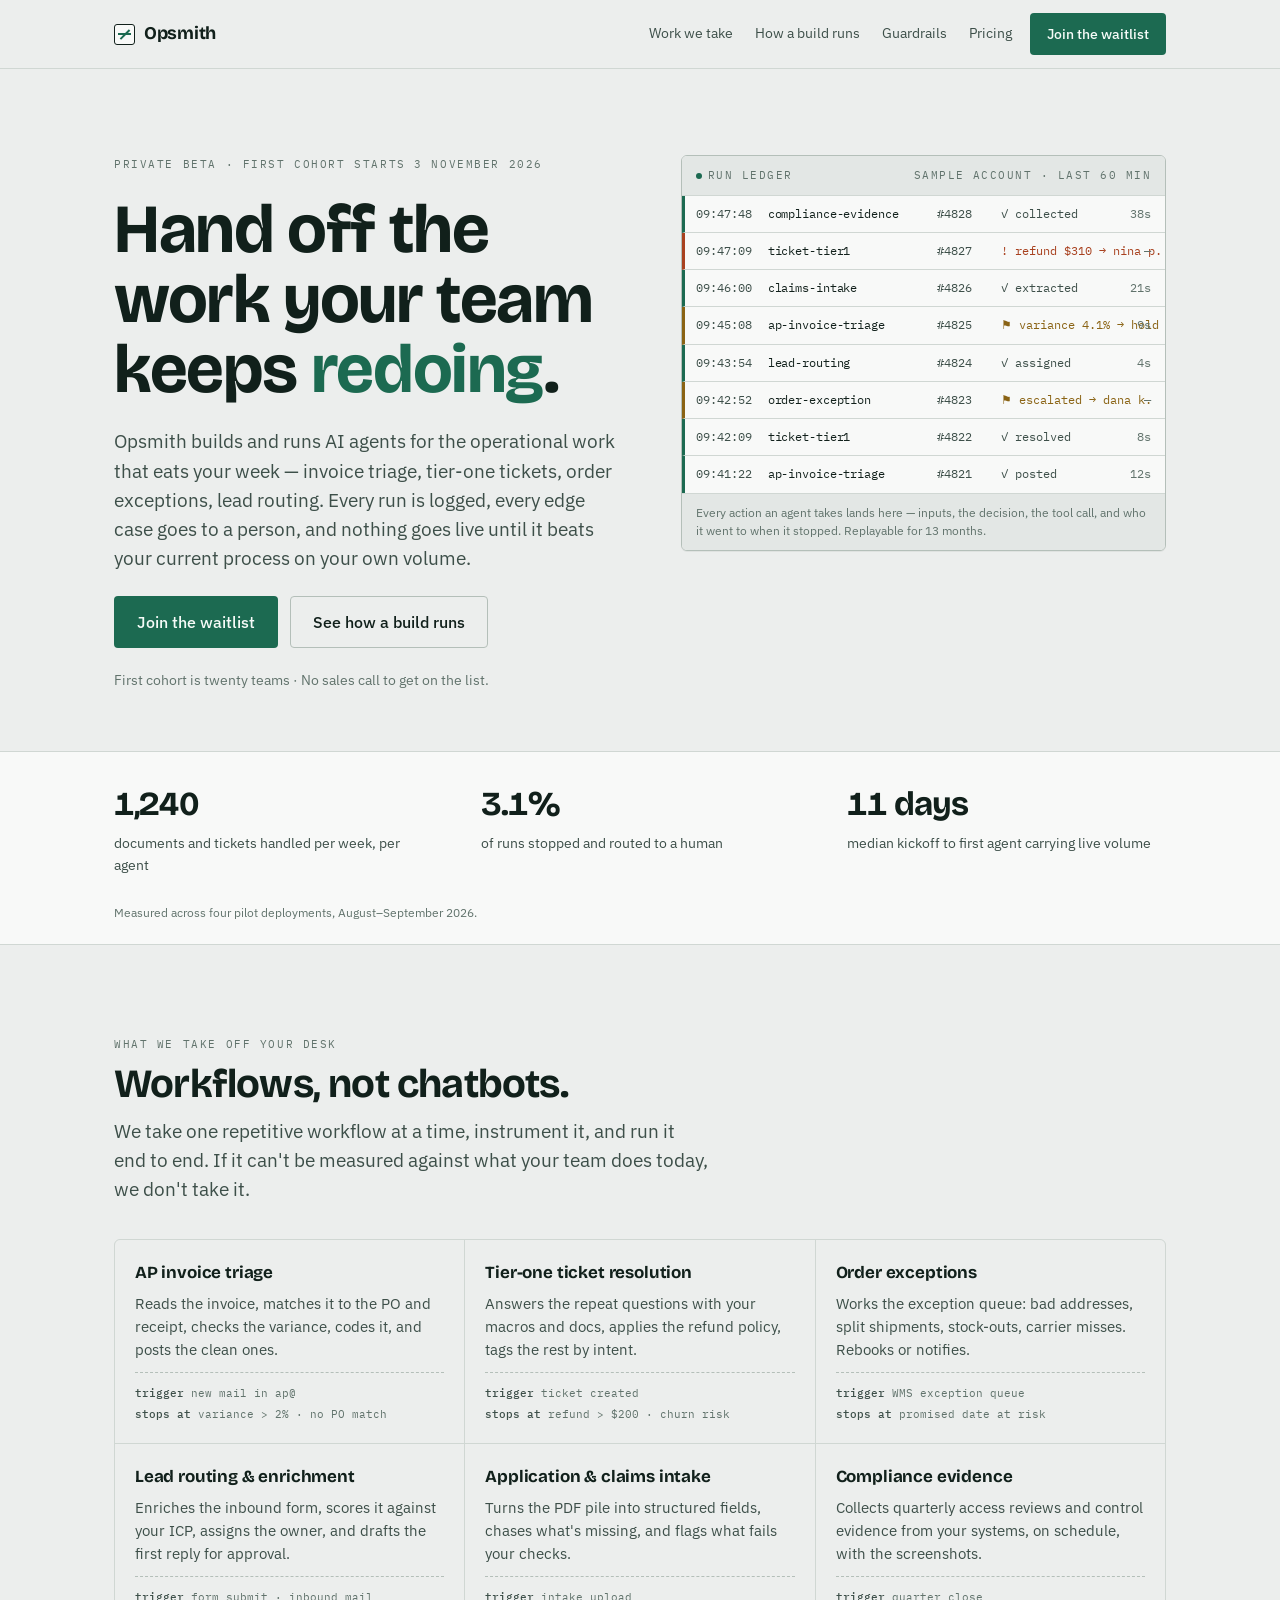
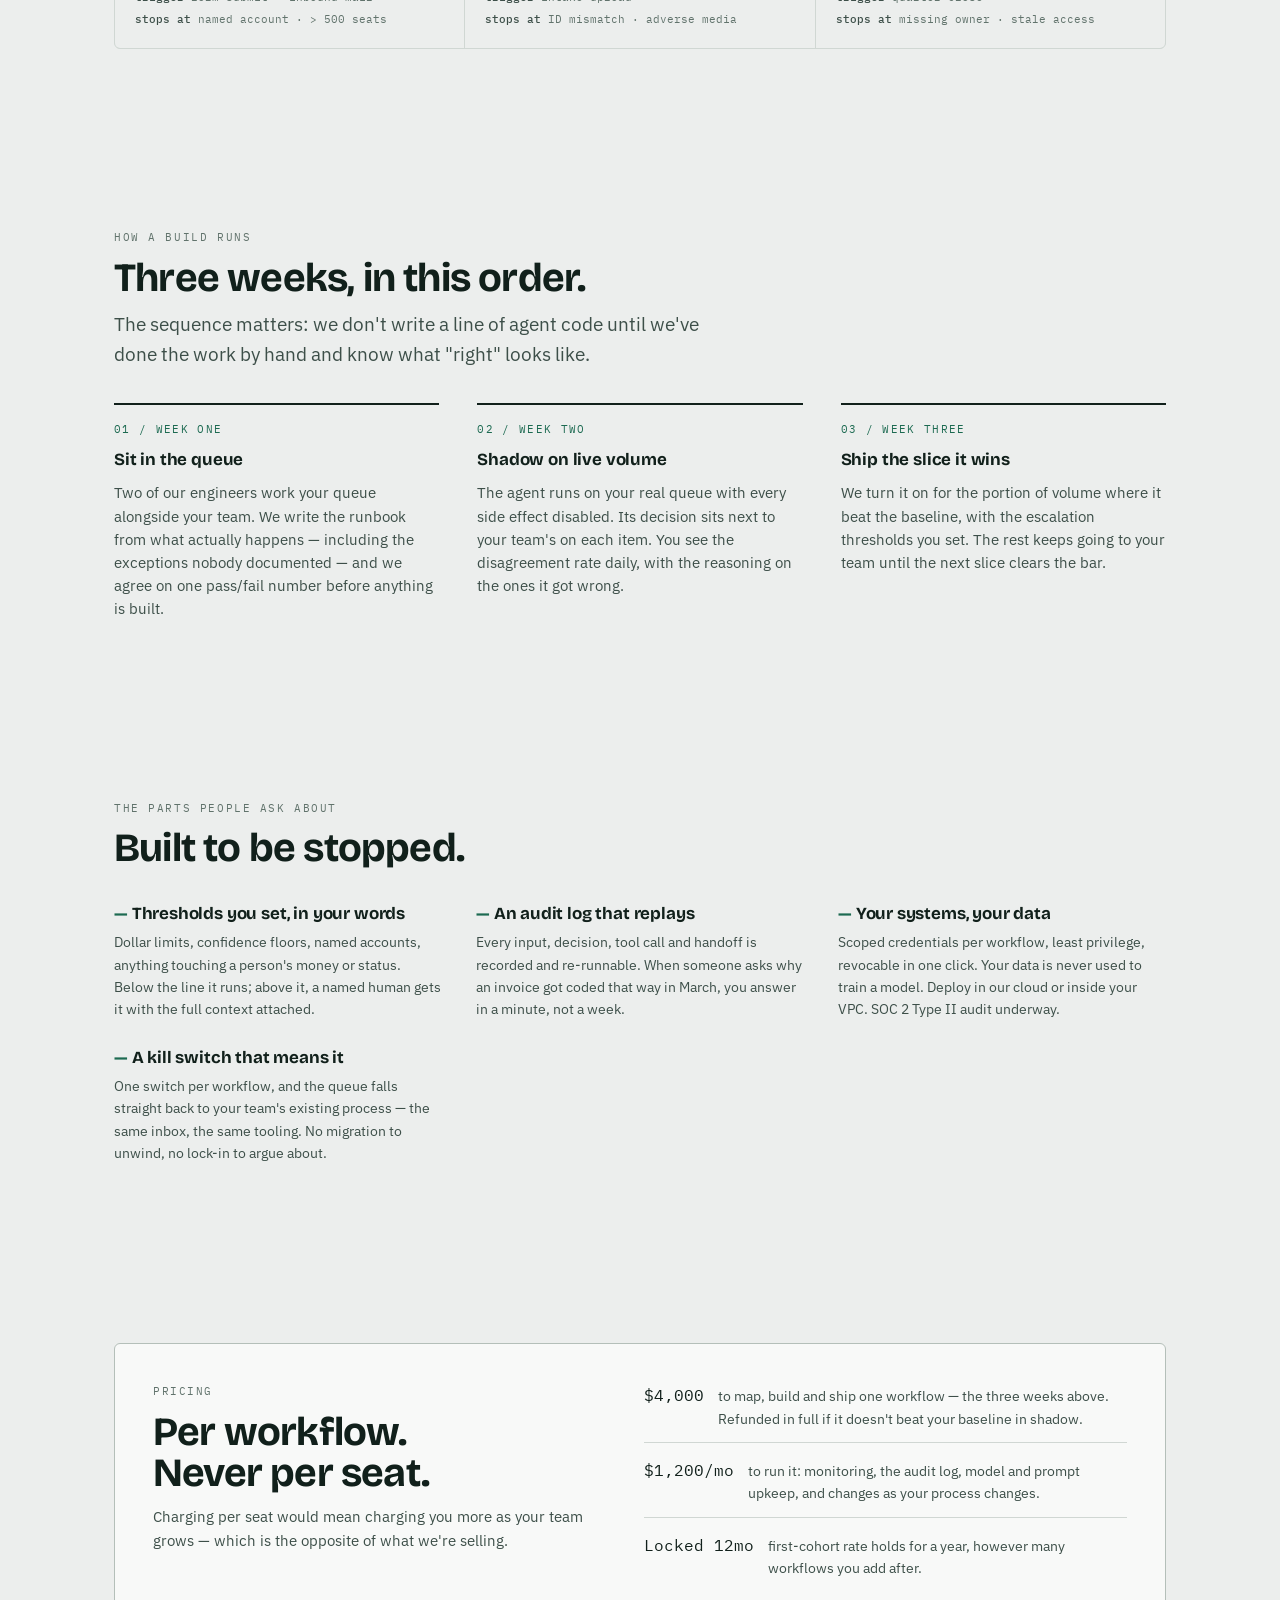
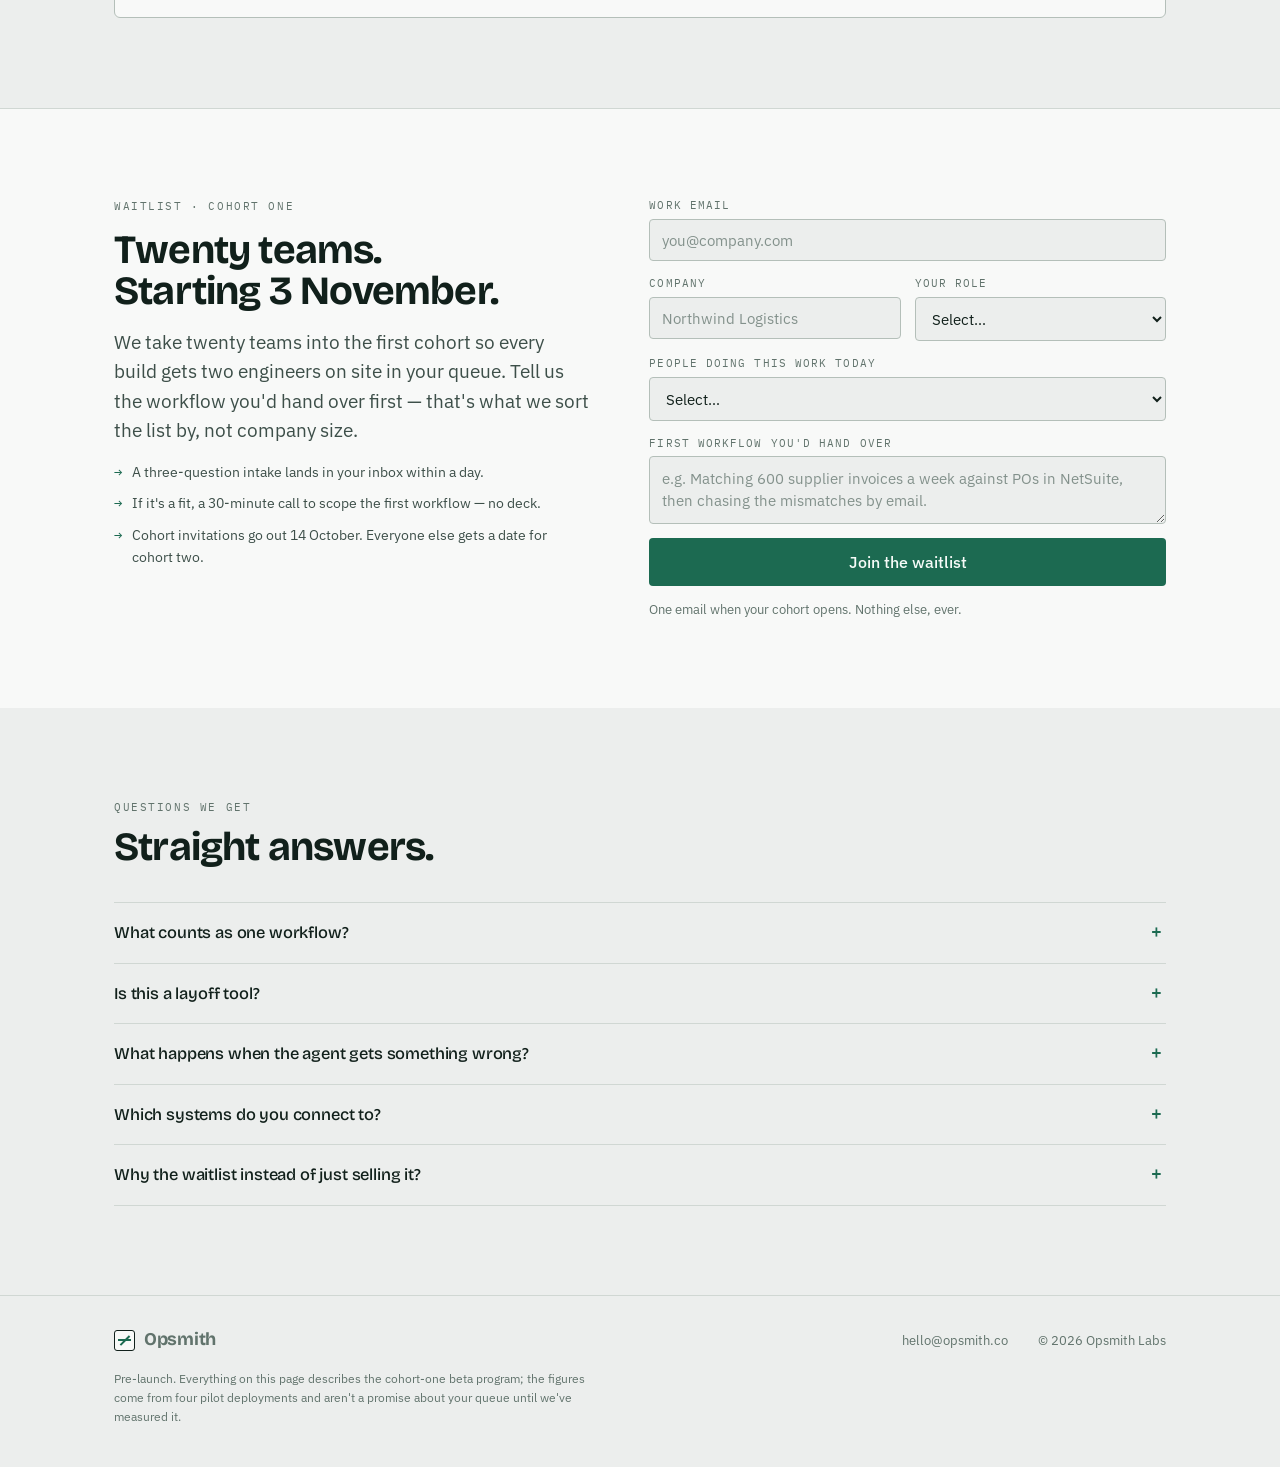
==== opsmith-landing/index.html @ 8f964926 "Add Opsmith AI automation landing page with waitlist Single-file static landing page for Opsmith, a " ====
<!doctype html>
<!-- ARTIFACT:STRIP-START -->
<html lang="en">
<head>
<meta charset="utf-8" />
<meta name="viewport" content="width=device-width, initial-scale=1, viewport-fit=cover" />
<style>
  :root { color-scheme: light dark; padding-top: env(safe-area-inset-top, 0px); padding-bottom: env(safe-area-inset-bottom, 0px); }
  body { margin: 0; }
  img { max-width: 100%; }
  [hidden] { display: none !important; }
</style>
<!-- ARTIFACT:STRIP-END -->
<title>Opsmith</title>
<link rel="preconnect" href="https://fonts.googleapis.com" />
<link rel="preconnect" href="https://fonts.gstatic.com" crossorigin />
<link rel="stylesheet" href="https://fonts.googleapis.com/css2?family=Bricolage+Grotesque:opsz,wdth,wght@12..96,75..100,500;12..96,75..100,700&family=IBM+Plex+Mono:wght@400;500&family=IBM+Plex+Sans:ital,wght@0,400;0,500;0,600;1,400&display=swap" />
<style>
  :root {
    --paper: #eceeed;
    --surface: #f8f9f8;
    --surface-2: #e3e7e5;
    --ink: #11201b;
    --ink-soft: #3d4f49;
    --muted: #61736c;
    --line: #d0d7d3;
    --line-strong: #b4bfb9;
    --accent: #1c6a51;
    --accent-ink: #f6fbf8;
    --ok: #1c6a51;
    --warn: #8a6314;
    --crit: #a8411f;
    --shadow: 0 1px 0 rgba(17, 32, 27, 0.06);

    --display: "Bricolage Grotesque", "Helvetica Neue", Helvetica, Arial, sans-serif;
    --body: "IBM Plex Sans", "Segoe UI", system-ui, sans-serif;
    --mono: "IBM Plex Mono", ui-monospace, "SFMono-Regular", Menlo, monospace;

    --gutter: clamp(20px, 5vw, 64px);
    --maxw: 1180px;
  }

  @media (prefers-color-scheme: dark) {
    :root:not([data-theme="light"]) {
      --paper: #0d1412;
      --surface: #141d1a;
      --surface-2: #1b2622;
      --ink: #e7ece9;
      --ink-soft: #b9c5c0;
      --muted: #8b9c95;
      --line: #25322d;
      --line-strong: #364640;
      --accent: #57cfa4;
      --accent-ink: #06130e;
      --ok: #57cfa4;
      --warn: #d8ab4b;
      --crit: #e4815f;
      --shadow: 0 1px 0 rgba(0, 0, 0, 0.4);
    }
  }

  :root[data-theme="dark"] {
    --paper: #0d1412;
    --surface: #141d1a;
    --surface-2: #1b2622;
    --ink: #e7ece9;
    --ink-soft: #b9c5c0;
    --muted: #8b9c95;
    --line: #25322d;
    --line-strong: #364640;
    --accent: #57cfa4;
    --accent-ink: #06130e;
    --ok: #57cfa4;
    --warn: #d8ab4b;
    --crit: #e4815f;
    --shadow: 0 1px 0 rgba(0, 0, 0, 0.4);
  }

  * { box-sizing: border-box; }

  body {
    background: var(--paper);
    color: var(--ink);
    font-family: var(--body);
    font-size: 16px;
    line-height: 1.55;
    -webkit-font-smoothing: antialiased;
  }

  .wrap {
    max-width: var(--maxw);
    margin: 0 auto;
    padding-left: var(--gutter);
    padding-right: var(--gutter);
  }

  a { color: inherit; }
  :focus-visible { outline: 2px solid var(--accent); outline-offset: 3px; border-radius: 2px; }

  h1, h2, h3 {
    font-family: var(--display);
    font-weight: 700;
    line-height: 1.02;
    letter-spacing: -0.02em;
    text-wrap: balance;
    margin: 0;
  }

  h1 { font-size: clamp(2.4rem, 6.2vw, 4.3rem); }
  h2 { font-size: clamp(1.7rem, 3.6vw, 2.5rem); }
  h3 { font-size: 1.06rem; letter-spacing: -0.01em; line-height: 1.25; }
  p { margin: 0; }

  .eyebrow {
    font-family: var(--mono);
    font-size: 0.705rem;
    letter-spacing: 0.14em;
    text-transform: uppercase;
    color: var(--muted);
  }

  .lede { font-size: clamp(1.02rem, 1.6vw, 1.18rem); color: var(--ink-soft); max-width: 54ch; }

  /* ---------- header ---------- */
  .site-head {
    position: sticky;
    top: env(safe-area-inset-top, 0px);
    z-index: 40;
    background: color-mix(in srgb, var(--paper) 88%, transparent);
    backdrop-filter: blur(10px);
    border-bottom: 1px solid var(--line);
  }
  .head-in {
    display: flex;
    align-items: center;
    gap: 18px;
    padding-block: 13px;
  }
  .brand { display: flex; align-items: center; gap: 9px; text-decoration: none; margin-right: auto; }
  .mark {
    width: 21px; height: 21px; flex: none;
    border: 1.6px solid var(--ink);
    border-radius: 3px;
    position: relative;
    background: var(--surface);
  }
  .mark::before, .mark::after {
    content: ""; position: absolute; background: var(--accent);
  }
  .mark::before { left: 3.4px; top: 8.5px; width: 13px; height: 1.9px; }
  .mark::after { left: 8.5px; top: 3.4px; width: 1.9px; height: 13px; transform: rotate(45deg); transform-origin: center; }
  .wordmark {
    font-family: var(--display);
    font-weight: 700;
    font-size: 1.12rem;
    letter-spacing: -0.015em;
  }
  .nav { display: flex; gap: 22px; align-items: center; }
  .nav a { font-size: 0.875rem; color: var(--ink-soft); text-decoration: none; }
  .nav a:hover { color: var(--ink); }
  @media (max-width: 760px) { .nav { display: none; } }

  .btn {
    font-family: var(--body);
    font-size: 0.9rem;
    font-weight: 500;
    padding: 9px 16px;
    border-radius: 4px;
    border: 1px solid transparent;
    cursor: pointer;
    text-decoration: none;
    display: inline-flex;
    align-items: center;
    gap: 8px;
    transition: transform 0.12s ease, background 0.15s ease;
  }
  .btn-primary { background: var(--accent); color: var(--accent-ink); }
  .btn-primary:hover { transform: translateY(-1px); }
  .btn-ghost { border-color: var(--line-strong); color: var(--ink); background: transparent; }
  .btn-ghost:hover { background: var(--surface-2); }
  .btn-lg { font-size: 0.98rem; padding: 13px 22px; }

  /* ---------- hero ---------- */
  .hero { padding-block: clamp(46px, 7vw, 86px) clamp(34px, 5vw, 60px); }
  .hero-grid {
    display: grid;
    grid-template-columns: minmax(0, 1.04fr) minmax(0, 1fr);
    gap: clamp(30px, 5vw, 62px);
    align-items: start;
  }
  @media (max-width: 940px) { .hero-grid { grid-template-columns: minmax(0, 1fr); } }

  .hero-copy { display: flex; flex-direction: column; gap: 22px; }
  .hero h1 em {
    font-style: normal;
    color: var(--accent);
  }
  .cta-row { display: flex; flex-wrap: wrap; gap: 12px; align-items: center; }
  .cta-note { font-size: 0.85rem; color: var(--muted); }
  .cta-note b { font-family: var(--mono); font-weight: 500; color: var(--ink); font-variant-numeric: tabular-nums; }

  /* ---------- ledger ---------- */
  .ledger {
    min-width: 0;
    border: 1px solid var(--line-strong);
    border-radius: 6px;
    background: var(--surface);
    box-shadow: var(--shadow);
    overflow: hidden;
  }
  .ledger-head {
    display: flex;
    align-items: baseline;
    gap: 10px;
    padding: 11px 14px;
    border-bottom: 1px solid var(--line);
    background: var(--surface-2);
  }
  .ledger-head .eyebrow { font-size: 0.66rem; }
  .ledger-head .spacer { margin-left: auto; }
  .pulse {
    width: 6px; height: 6px; border-radius: 50%; background: var(--ok);
    display: inline-block; margin-right: 6px;
    animation: pulse 2.6s ease-in-out infinite;
  }
  @keyframes pulse { 0%, 100% { opacity: 1; } 50% { opacity: 0.25; } }

  .ledger-scroll { overflow-x: auto; min-width: 0; }
  .ledger-rows { list-style: none; margin: 0; padding: 0; min-width: 380px; }
  .run {
    display: grid;
    grid-template-columns: 62px minmax(120px, 1fr) 54px 96px 44px;
    gap: 10px;
    align-items: center;
    font-family: var(--mono);
    font-size: 0.735rem;
    padding: 9px 14px 9px 11px;
    border-bottom: 1px solid var(--line);
    border-left: 3px solid var(--ok);
    color: var(--ink-soft);
    font-variant-numeric: tabular-nums;
    animation: slot 0.4s ease;
  }
  @keyframes slot { from { opacity: 0; transform: translateY(-5px); } to { opacity: 1; transform: none; } }
  .run:last-child { border-bottom: none; }
  .run.is-warn { border-left-color: var(--warn); }
  .run.is-crit { border-left-color: var(--crit); }
  .run .flow { color: var(--ink); letter-spacing: -0.01em; white-space: nowrap; overflow: hidden; text-overflow: ellipsis; }
  .run .status { white-space: nowrap; }
  .run.is-warn .status { color: var(--warn); }
  .run.is-crit .status { color: var(--crit); }
  .run .dur { text-align: right; color: var(--muted); }
  .ledger-foot {
    padding: 10px 14px;
    border-top: 1px solid var(--line);
    background: var(--surface-2);
    font-size: 0.74rem;
    color: var(--muted);
  }

  @media (max-width: 560px) {
    .run { grid-template-columns: 54px minmax(90px, 1fr) 86px 38px; gap: 8px; padding: 9px 10px 9px 9px; }
    .run .id { display: none; }
    .ledger-rows { min-width: 292px; }
  }

  @media (prefers-reduced-motion: reduce) {
    .pulse, .run { animation: none; }
    .btn { transition: none; }
  }

  /* ---------- figures band ---------- */
  .band {
    border-top: 1px solid var(--line);
    border-bottom: 1px solid var(--line);
    background: var(--surface);
  }
  .figures {
    display: grid;
    grid-template-columns: repeat(3, 1fr);
    gap: clamp(18px, 4vw, 48px);
    padding-block: 26px;
  }
  @media (max-width: 720px) { .figures { grid-template-columns: minmax(0, 1fr); gap: 20px; } }
  .figure { display: flex; flex-direction: column; gap: 3px; }
  .figure .val {
    font-family: var(--display);
    font-size: clamp(1.6rem, 3vw, 2.1rem);
    font-weight: 700;
    letter-spacing: -0.03em;
    font-variant-numeric: tabular-nums;
  }
  .figure .cap { font-size: 0.88rem; color: var(--ink-soft); }
  .band-note { padding-bottom: 22px; font-size: 0.78rem; color: var(--muted); }

  /* ---------- sections ---------- */
  section { scroll-margin-top: 78px; }
  .sec { padding-block: clamp(52px, 7vw, 92px); }
  .sec-head { display: flex; flex-direction: column; gap: 12px; margin-bottom: 34px; max-width: 60ch; }

  .flows { display: grid; grid-template-columns: repeat(auto-fit, minmax(275px, 1fr)); gap: 1px; background: var(--line); border: 1px solid var(--line); border-radius: 6px; overflow: hidden; }
  .flow-card { background: var(--paper); padding: 22px 20px 20px; display: flex; flex-direction: column; gap: 10px; }
  .flow-card p { font-size: 0.925rem; color: var(--ink-soft); }
  .flow-meta { margin-top: auto; padding-top: 12px; border-top: 1px dashed var(--line-strong); display: flex; flex-direction: column; gap: 4px; font-family: var(--mono); font-size: 0.7rem; color: var(--muted); }
  .flow-meta span b { color: var(--ink-soft); font-weight: 500; }

  .steps { display: grid; grid-template-columns: repeat(3, 1fr); gap: clamp(20px, 3vw, 38px); }
  @media (max-width: 820px) { .steps { grid-template-columns: minmax(0, 1fr); } }
  .step { display: flex; flex-direction: column; gap: 11px; padding-top: 16px; border-top: 2px solid var(--ink); }
  .step-no { font-family: var(--mono); font-size: 0.7rem; letter-spacing: 0.12em; color: var(--accent); }
  .step p { font-size: 0.93rem; color: var(--ink-soft); }

  .guards { display: grid; grid-template-columns: repeat(auto-fit, minmax(240px, 1fr)); gap: 26px 34px; }
  .guard { display: flex; flex-direction: column; gap: 7px; }
  .guard p { font-size: 0.9rem; color: var(--ink-soft); }
  .guard h3::before { content: "— "; color: var(--accent); }

  .price {
    display: grid;
    grid-template-columns: minmax(0, 1fr) minmax(0, 1.1fr);
    gap: clamp(22px, 4vw, 54px);
    align-items: start;
    padding: clamp(24px, 3.4vw, 38px);
    border: 1px solid var(--line-strong);
    border-radius: 6px;
    background: var(--surface);
  }
  @media (max-width: 820px) { .price { grid-template-columns: minmax(0, 1fr); } }
  .price-lines { display: flex; flex-direction: column; gap: 14px; }
  .price-line { display: flex; gap: 14px; align-items: baseline; border-bottom: 1px solid var(--line); padding-bottom: 12px; }
  .price-line:last-child { border-bottom: none; padding-bottom: 0; }
  .price-line .amt { font-family: var(--mono); font-size: 1.02rem; color: var(--ink); white-space: nowrap; font-variant-numeric: tabular-nums; }
  .price-line .what { font-size: 0.9rem; color: var(--ink-soft); }

  /* ---------- waitlist ---------- */
  .join { background: var(--surface); border-top: 1px solid var(--line); }
  .join-grid {
    display: grid;
    grid-template-columns: minmax(0, 0.92fr) minmax(0, 1fr);
    gap: clamp(28px, 5vw, 60px);
    align-items: start;
    padding-block: clamp(52px, 7vw, 88px);
  }
  @media (max-width: 880px) { .join-grid { grid-template-columns: minmax(0, 1fr); } }
  .join-copy { display: flex; flex-direction: column; gap: 16px; }
  .join-list { list-style: none; margin: 0; padding: 0; display: flex; flex-direction: column; gap: 9px; }
  .join-list li { display: flex; gap: 10px; font-size: 0.9rem; color: var(--ink-soft); }
  .join-list li::before { content: "→"; color: var(--accent); font-family: var(--mono); flex: none; }

  form { display: flex; flex-direction: column; gap: 14px; }
  .field { display: flex; flex-direction: column; gap: 5px; }
  .field label { font-family: var(--mono); font-size: 0.68rem; letter-spacing: 0.1em; text-transform: uppercase; color: var(--muted); }
  .field input, .field select, .field textarea {
    font-family: var(--body);
    font-size: 0.95rem;
    color: var(--ink);
    background: var(--paper);
    border: 1px solid var(--line-strong);
    border-radius: 4px;
    padding: 10px 12px;
    width: 100%;
  }
  .field textarea { resize: vertical; min-height: 68px; line-height: 1.45; }
  .field input::placeholder, .field textarea::placeholder { color: var(--muted); opacity: 0.75; }
  .field-row { display: grid; grid-template-columns: 1fr 1fr; gap: 14px; }
  @media (max-width: 520px) { .field-row { grid-template-columns: minmax(0, 1fr); } }
  .form-note { font-size: 0.8rem; color: var(--muted); }
  .form-msg { font-size: 0.88rem; padding: 10px 12px; border-radius: 4px; border: 1px solid var(--line-strong); background: var(--paper); color: var(--ink-soft); }
  .form-msg.is-bad { border-color: var(--crit); color: var(--crit); }

  .done { display: flex; flex-direction: column; gap: 14px; border: 1px solid var(--accent); border-radius: 6px; padding: 24px; background: var(--paper); }
  .done .pos { font-family: var(--display); font-weight: 700; font-size: clamp(2rem, 5vw, 2.8rem); letter-spacing: -0.03em; color: var(--accent); font-variant-numeric: tabular-nums; }
  .done p { font-size: 0.92rem; color: var(--ink-soft); }

  /* ---------- faq ---------- */
  .faq { display: flex; flex-direction: column; border-top: 1px solid var(--line); }
  .faq details { border-bottom: 1px solid var(--line); }
  .faq summary {
    cursor: pointer;
    list-style: none;
    padding: 17px 34px 17px 0;
    font-family: var(--display);
    font-weight: 500;
    font-size: 1.03rem;
    letter-spacing: -0.01em;
    position: relative;
  }
  .faq summary::-webkit-details-marker { display: none; }
  .faq summary::after {
    content: "+";
    position: absolute; right: 4px; top: 15px;
    font-family: var(--mono); color: var(--accent); font-size: 1.1rem;
  }
  .faq details[open] summary::after { content: "–"; }
  .faq .ans { padding: 0 0 18px; font-size: 0.93rem; color: var(--ink-soft); max-width: 68ch; }

  /* ---------- footer ---------- */
  .site-foot { border-top: 1px solid var(--line); padding-block: 30px 40px; }
  .foot-in { display: flex; flex-wrap: wrap; gap: 16px 30px; align-items: center; font-size: 0.83rem; color: var(--muted); }
  .foot-in .brand { margin-right: auto; }
  .foot-in a { text-decoration: none; }
  .foot-in a:hover { color: var(--ink); }
  .disclaimer { margin-top: 16px; font-size: 0.76rem; color: var(--muted); max-width: 70ch; }

  /* ---------- owner drawer ---------- */
  .owner-btn {
    position: fixed; right: 16px; bottom: 16px; z-index: 60;
    padding-bottom: calc(9px + env(safe-area-inset-bottom, 0px));
    font-family: var(--mono); font-size: 0.72rem;
    background: var(--ink); color: var(--paper);
    border: none; border-radius: 4px; padding: 9px 13px; cursor: pointer;
  }
  .owner-panel {
    position: fixed; right: 16px; bottom: 60px; z-index: 60;
    width: min(420px, calc(100vw - 32px));
    max-height: min(60vh, 520px); overflow: auto;
    background: var(--surface); border: 1px solid var(--line-strong);
    border-radius: 6px; padding: 14px;
  }
  .owner-panel h3 { margin-bottom: 8px; }
  .owner-row { font-family: var(--mono); font-size: 0.72rem; padding: 8px 0; border-top: 1px solid var(--line); color: var(--ink-soft); word-break: break-word; }
  .owner-row .em { color: var(--ink); }
</style>
<!-- ARTIFACT:STRIP-START -->
</head>
<body>
<!-- ARTIFACT:STRIP-END -->

<header class="site-head">
  <div class="wrap head-in">
    <a class="brand" href="#top">
      <span class="mark" aria-hidden="true"></span>
      <span class="wordmark">Opsmith</span>
    </a>
    <nav class="nav">
      <a href="#work">Work we take</a>
      <a href="#build">How a build runs</a>
      <a href="#guardrails">Guardrails</a>
      <a href="#pricing">Pricing</a>
    </nav>
    <a class="btn btn-primary" href="#waitlist">Join the waitlist</a>
  </div>
</header>

<main id="top">
  <section class="hero wrap">
    <div class="hero-grid">
      <div class="hero-copy">
        <p class="eyebrow">Private beta · First cohort starts 3 November 2026</p>
        <h1>Hand off the work your team keeps <em>redoing</em>.</h1>
        <p class="lede">
          Opsmith builds and runs AI agents for the operational work that eats your week —
          invoice triage, tier-one tickets, order exceptions, lead routing. Every run is logged,
          every edge case goes to a person, and nothing goes live until it beats your current
          process on your own volume.
        </p>
        <div class="cta-row">
          <a class="btn btn-primary btn-lg" href="#waitlist">Join the waitlist</a>
          <a class="btn btn-ghost btn-lg" href="#build">See how a build runs</a>
        </div>
        <p class="cta-note" id="count-note">First cohort is twenty teams · No sales call to get on the list.</p>
      </div>

      <div class="ledger" aria-label="Sample run ledger">
        <div class="ledger-head">
          <span class="eyebrow"><span class="pulse" aria-hidden="true"></span>Run ledger</span>
          <span class="eyebrow spacer">Sample account · last 60 min</span>
        </div>
        <div class="ledger-scroll">
          <ol class="ledger-rows" id="ledger"></ol>
        </div>
        <div class="ledger-foot">
          Every action an agent takes lands here — inputs, the decision, the tool call, and who it
          went to when it stopped. Replayable for 13 months.
        </div>
      </div>
    </div>
  </section>

  <div class="band">
    <div class="wrap">
      <div class="figures">
        <div class="figure">
          <span class="val">1,240</span>
          <span class="cap">documents and tickets handled per week, per agent</span>
        </div>
        <div class="figure">
          <span class="val">3.1%</span>
          <span class="cap">of runs stopped and routed to a human</span>
        </div>
        <div class="figure">
          <span class="val">11 days</span>
          <span class="cap">median kickoff to first agent carrying live volume</span>
        </div>
      </div>
      <p class="band-note">Measured across four pilot deployments, August–September 2026.</p>
    </div>
  </div>

  <section class="sec wrap" id="work">
    <div class="sec-head">
      <p class="eyebrow">What we take off your desk</p>
      <h2>Workflows, not chatbots.</h2>
      <p class="lede">
        We take one repetitive workflow at a time, instrument it, and run it end to end.
        If it can't be measured against what your team does today, we don't take it.
      </p>
    </div>
    <div class="flows">
      <article class="flow-card">
        <h3>AP invoice triage</h3>
        <p>Reads the invoice, matches it to the PO and receipt, checks the variance, codes it, and posts the clean ones.</p>
        <div class="flow-meta">
          <span><b>trigger</b> new mail in ap@</span>
          <span><b>stops at</b> variance &gt; 2% · no PO match</span>
        </div>
      </article>
      <article class="flow-card">
        <h3>Tier-one ticket resolution</h3>
        <p>Answers the repeat questions with your macros and docs, applies the refund policy, tags the rest by intent.</p>
        <div class="flow-meta">
          <span><b>trigger</b> ticket created</span>
          <span><b>stops at</b> refund &gt; $200 · churn risk</span>
        </div>
      </article>
      <article class="flow-card">
        <h3>Order exceptions</h3>
        <p>Works the exception queue: bad addresses, split shipments, stock-outs, carrier misses. Rebooks or notifies.</p>
        <div class="flow-meta">
          <span><b>trigger</b> WMS exception queue</span>
          <span><b>stops at</b> promised date at risk</span>
        </div>
      </article>
      <article class="flow-card">
        <h3>Lead routing &amp; enrichment</h3>
        <p>Enriches the inbound form, scores it against your ICP, assigns the owner, and drafts the first reply for approval.</p>
        <div class="flow-meta">
          <span><b>trigger</b> form submit · inbound mail</span>
          <span><b>stops at</b> named account · &gt; 500 seats</span>
        </div>
      </article>
      <article class="flow-card">
        <h3>Application &amp; claims intake</h3>
        <p>Turns the PDF pile into structured fields, chases what's missing, and flags what fails your checks.</p>
        <div class="flow-meta">
          <span><b>trigger</b> intake upload</span>
          <span><b>stops at</b> ID mismatch · adverse media</span>
        </div>
      </article>
      <article class="flow-card">
        <h3>Compliance evidence</h3>
        <p>Collects quarterly access reviews and control evidence from your systems, on schedule, with the screenshots.</p>
        <div class="flow-meta">
          <span><b>trigger</b> quarter close</span>
          <span><b>stops at</b> missing owner · stale access</span>
        </div>
      </article>
    </div>
  </section>

  <section class="sec wrap" id="build">
    <div class="sec-head">
      <p class="eyebrow">How a build runs</p>
      <h2>Three weeks, in this order.</h2>
      <p class="lede">The sequence matters: we don't write a line of agent code until we've done the work by hand and know what "right" looks like.</p>
    </div>
    <div class="steps">
      <div class="step">
        <span class="step-no">01 / WEEK ONE</span>
        <h3>Sit in the queue</h3>
        <p>
          Two of our engineers work your queue alongside your team. We write the runbook from what
          actually happens — including the exceptions nobody documented — and we agree on one
          pass/fail number before anything is built.
        </p>
      </div>
      <div class="step">
        <span class="step-no">02 / WEEK TWO</span>
        <h3>Shadow on live volume</h3>
        <p>
          The agent runs on your real queue with every side effect disabled. Its decision sits next to
          your team's on each item. You see the disagreement rate daily, with the reasoning on the
          ones it got wrong.
        </p>
      </div>
      <div class="step">
        <span class="step-no">03 / WEEK THREE</span>
        <h3>Ship the slice it wins</h3>
        <p>
          We turn it on for the portion of volume where it beat the baseline, with the escalation
          thresholds you set. The rest keeps going to your team until the next slice clears the bar.
        </p>
      </div>
    </div>
  </section>

  <section class="sec wrap" id="guardrails">
    <div class="sec-head">
      <p class="eyebrow">The parts people ask about</p>
      <h2>Built to be stopped.</h2>
    </div>
    <div class="guards">
      <div class="guard">
        <h3>Thresholds you set, in your words</h3>
        <p>Dollar limits, confidence floors, named accounts, anything touching a person's money or status. Below the line it runs; above it, a named human gets it with the full context attached.</p>
      </div>
      <div class="guard">
        <h3>An audit log that replays</h3>
        <p>Every input, decision, tool call and handoff is recorded and re-runnable. When someone asks why an invoice got coded that way in March, you answer in a minute, not a week.</p>
      </div>
      <div class="guard">
        <h3>Your systems, your data</h3>
        <p>Scoped credentials per workflow, least privilege, revocable in one click. Your data is never used to train a model. Deploy in our cloud or inside your VPC. SOC 2 Type II audit underway.</p>
      </div>
      <div class="guard">
        <h3>A kill switch that means it</h3>
        <p>One switch per workflow, and the queue falls straight back to your team's existing process — the same inbox, the same tooling. No migration to unwind, no lock-in to argue about.</p>
      </div>
    </div>
  </section>

  <section class="sec wrap" id="pricing">
    <div class="price">
      <div class="sec-head" style="margin-bottom: 0;">
        <p class="eyebrow">Pricing</p>
        <h2>Per workflow. Never per seat.</h2>
        <p class="lede" style="font-size: 0.95rem;">
          Charging per seat would mean charging you more as your team grows — which is the opposite
          of what we're selling.
        </p>
      </div>
      <div class="price-lines">
        <div class="price-line">
          <span class="amt">$4,000</span>
          <span class="what">to map, build and ship one workflow — the three weeks above. Refunded in full if it doesn't beat your baseline in shadow.</span>
        </div>
        <div class="price-line">
          <span class="amt">$1,200/mo</span>
          <span class="what">to run it: monitoring, the audit log, model and prompt upkeep, and changes as your process changes.</span>
        </div>
        <div class="price-line">
          <span class="amt">Locked 12mo</span>
          <span class="what">first-cohort rate holds for a year, however many workflows you add after.</span>
        </div>
      </div>
    </div>
  </section>

  <section class="join" id="waitlist">
    <div class="wrap join-grid">
      <div class="join-copy">
        <p class="eyebrow">Waitlist · Cohort one</p>
        <h2>Twenty teams. Starting 3 November.</h2>
        <p class="lede">
          We take twenty teams into the first cohort so every build gets two engineers on site in
          your queue. Tell us the workflow you'd hand over first — that's what we sort the list by,
          not company size.
        </p>
        <ul class="join-list">
          <li>A three-question intake lands in your inbox within a day.</li>
          <li>If it's a fit, a 30-minute call to scope the first workflow — no deck.</li>
          <li>Cohort invitations go out 14 October. Everyone else gets a date for cohort two.</li>
        </ul>
      </div>

      <div>
        <form id="waitlist-form" novalidate>
          <div class="field">
            <label for="wl-email">Work email</label>
            <input id="wl-email" name="email" type="email" autocomplete="email" placeholder="you@company.com" required />
          </div>
          <div class="field-row">
            <div class="field">
              <label for="wl-company">Company</label>
              <input id="wl-company" name="company" type="text" autocomplete="organization" placeholder="Northwind Logistics" />
            </div>
            <div class="field">
              <label for="wl-role">Your role</label>
              <select id="wl-role" name="role">
                <option value="">Select…</option>
                <option>Operations</option>
                <option>Finance / AP</option>
                <option>Customer support</option>
                <option>Engineering</option>
                <option>Founder / GM</option>
                <option>Other</option>
              </select>
            </div>
          </div>
          <div class="field">
            <label for="wl-size">People doing this work today</label>
            <select id="wl-size" name="team_size">
              <option value="">Select…</option>
              <option>1–3</option>
              <option>4–10</option>
              <option>11–30</option>
              <option>31–100</option>
              <option>100+</option>
            </select>
          </div>
          <div class="field">
            <label for="wl-workflow">First workflow you'd hand over</label>
            <textarea id="wl-workflow" name="workflow" placeholder="e.g. Matching 600 supplier invoices a week against POs in NetSuite, then chasing the mismatches by email."></textarea>
          </div>
          <div class="form-msg" id="form-msg" hidden></div>
          <button class="btn btn-primary btn-lg" type="submit" id="wl-submit" style="justify-content: center;">Join the waitlist</button>
          <p class="form-note" id="form-note">One email when your cohort opens. Nothing else, ever.</p>
        </form>

        <div class="done" id="wl-done" hidden>
          <span class="eyebrow">You're in the queue</span>
          <span class="pos" id="wl-pos">#1</span>
          <p id="wl-done-copy">
            We'll send the three-question intake to your inbox within a day. Cohort invitations go
            out 14 October — if cohort one fills, you keep your place for cohort two in January.
          </p>
        </div>
      </div>
    </div>
  </section>

  <section class="sec wrap">
    <div class="sec-head">
      <p class="eyebrow">Questions we get</p>
      <h2>Straight answers.</h2>
    </div>
    <div class="faq">
      <details>
        <summary>What counts as one workflow?</summary>
        <div class="ans">One trigger, one outcome, one owner. "Invoices arriving in ap@ get matched, coded and posted" is a workflow. "Finance" is not. If your process forks into two genuinely different outcomes, that's usually two workflows — we'll tell you in week one, before you pay for the second.</div>
      </details>
      <details>
        <summary>Is this a layoff tool?</summary>
        <div class="ans">Not how we sell it, and not how it plays out. In every pilot so far the same team handled more volume and spent their time on the 3% of cases that actually needed judgement. If you're buying this to cut a team in half, we're probably the wrong vendor — the work still needs someone accountable for it.</div>
      </details>
      <details>
        <summary>What happens when the agent gets something wrong?</summary>
        <div class="ans">You see it in the ledger with the full reasoning and the inputs that led there. Anything reversible is reversed by the same agent; anything not is flagged to the named owner within the run. We review every escalation weekly for the first quarter and tighten the thresholds with you. Errors above your agreed rate mean the workflow goes back to shadow mode — at our cost.</div>
      </details>
      <details>
        <summary>Which systems do you connect to?</summary>
        <div class="ans">The usual back office: NetSuite, QuickBooks, SAP Business One, Zendesk, Intercom, Salesforce, HubSpot, Shopify, ShipStation, Snowflake, Google Workspace, Microsoft 365, plus anything with a REST API or an SFTP drop. If it only has a UI, we drive the UI — slower, still works. Week one tells us which.</div>
      </details>
      <details>
        <summary>Why the waitlist instead of just selling it?</summary>
        <div class="ans">Because two engineers sit in your queue for a week, and we only have so many of them. Twenty teams per cohort is the honest number. When that stops being the constraint, the waitlist goes away.</div>
      </details>
    </div>
  </section>
</main>

<footer class="site-foot">
  <div class="wrap">
    <div class="foot-in">
      <a class="brand" href="#top">
        <span class="mark" aria-hidden="true"></span>
        <span class="wordmark">Opsmith</span>
      </a>
      <a href="mailto:hello@opsmith.co">hello@opsmith.co</a>
      <span>© 2026 Opsmith Labs</span>
    </div>
    <p class="disclaimer">
      Pre-launch. Everything on this page describes the cohort-one beta program; the figures come
      from four pilot deployments and aren't a promise about your queue until we've measured it.
    </p>
  </div>
</footer>

<button class="owner-btn" id="owner-btn" hidden>Waitlist ▲</button>
<div class="owner-panel" id="owner-panel" hidden>
  <h3>Waitlist entries</h3>
  <div id="owner-rows"></div>
</div>

<script>
  (function () {
    "use strict";

    /* ---------------- run ledger ---------------- */
    var FLOWS = [
      { flow: "ap-invoice-triage", state: "posted", cls: "", dur: "12s" },
      { flow: "ticket-tier1", state: "resolved", cls: "", dur: "8s" },
      { flow: "order-exception", state: "escalated → dana k.", cls: "is-warn", dur: "—" },
      { flow: "lead-routing", state: "assigned", cls: "", dur: "4s" },
      { flow: "ap-invoice-triage", state: "variance 4.1% → hold", cls: "is-warn", dur: "9s" },
      { flow: "claims-intake", state: "extracted", cls: "", dur: "21s" },
      { flow: "ticket-tier1", state: "refund $310 → nina p.", cls: "is-crit", dur: "—" },
      { flow: "compliance-evidence", state: "collected", cls: "", dur: "38s" },
      { flow: "order-exception", state: "rebooked", cls: "", dur: "16s" },
      { flow: "lead-routing", state: "enriched", cls: "", dur: "6s" },
      { flow: "ap-invoice-triage", state: "posted", cls: "", dur: "11s" },
      { flow: "claims-intake", state: "id mismatch → omar s.", cls: "is-crit", dur: "—" }
    ];

    var ledger = document.getElementById("ledger");
    var seq = 4821;
    var clock = new Date();
    clock.setHours(9, 41, 22, 0);
    var cursor = 0;

    function pad(n) { return n < 10 ? "0" + n : String(n); }

    function stamp() {
      return pad(clock.getHours()) + ":" + pad(clock.getMinutes()) + ":" + pad(clock.getSeconds());
    }

    function rowNode(item) {
      var li = document.createElement("li");
      li.className = "run " + item.cls;
      var mark = item.cls === "" ? "✓" : item.cls === "is-warn" ? "⚑" : "!";
      li.innerHTML =
        '<span class="time"></span>' +
        '<span class="flow"></span>' +
        '<span class="id"></span>' +
        '<span class="status"></span>' +
        '<span class="dur"></span>';
      li.querySelector(".time").textContent = stamp();
      li.querySelector(".flow").textContent = item.flow;
      li.querySelector(".id").textContent = "#" + seq;
      li.querySelector(".status").textContent = mark + " " + item.state;
      li.querySelector(".dur").textContent = item.dur;
      seq += 1;
      return li;
    }

    function pushRow() {
      var item = FLOWS[cursor % FLOWS.length];
      cursor += 1;
      ledger.insertBefore(rowNode(item), ledger.firstChild);
      while (ledger.children.length > 8) {
        ledger.removeChild(ledger.lastChild);
      }
      clock.setSeconds(clock.getSeconds() + 37 + Math.floor(Math.random() * 40));
    }

    for (var i = 0; i < 8; i += 1) { pushRow(); }

    var calm = window.matchMedia && window.matchMedia("(prefers-reduced-motion: reduce)").matches;
    if (!calm) {
      setInterval(pushRow, 4200);
    }

    /* ---------------- waitlist ---------------- */
    var form = document.getElementById("waitlist-form");
    var submit = document.getElementById("wl-submit");
    var msg = document.getElementById("form-msg");
    var note = document.getElementById("form-note");
    var done = document.getElementById("wl-done");
    var pos = document.getElementById("wl-pos");
    var countNote = document.getElementById("count-note");

    var db = null;
    var signups = 0;
    var writeBlocked = false;
    var EMAIL_RE = /^[^\s@]+@[^\s@]+\.[^\s@]{2,}$/;

    function say(text, bad) {
      msg.textContent = text;
      msg.classList.toggle("is-bad", !!bad);
      msg.hidden = false;
    }

    function renderCount() {
      if (signups > 0) {
        countNote.innerHTML =
          '<b>' + signups + '</b> ' + (signups === 1 ? "team" : "teams") +
          ' on the list · cohort one takes twenty.';
      }
    }

    function blockWrites(reason) {
      writeBlocked = true;
      submit.disabled = true;
      submit.style.opacity = "0.5";
      submit.style.cursor = "not-allowed";
      note.textContent = reason + " Send the same details to hello@opsmith.co and we'll add you by hand.";
    }

    form.addEventListener("submit", function (ev) {
      ev.preventDefault();
      if (writeBlocked) { return; }

      var email = document.getElementById("wl-email").value.trim();
      if (!EMAIL_RE.test(email)) {
        say("That email doesn't look complete — check for a typo and try again.", true);
        document.getElementById("wl-email").focus();
        return;
      }

      var entry = {
        email: email,
        email_key: email.toLowerCase(),
        company: document.getElementById("wl-company").value.trim(),
        role: document.getElementById("wl-role").value,
        team_size: document.getElementById("wl-size").value,
        workflow: document.getElementById("wl-workflow").value.trim().slice(0, 1200),
        created_at: new Date().toISOString(),
        source: "landing"
      };

      if (!db) {
        say("We can't reach the waitlist from this view. Email hello@opsmith.co and we'll add you by hand.", true);
        return;
      }

      msg.hidden = true;
      submit.disabled = true;
      submit.textContent = "Adding you…";

      db.collection("waitlist").where("email_key", "==", entry.email_key).limit(1).get()
        .then(function (snap) {
          if (snap && !snap.empty) {
            submit.disabled = false;
            submit.textContent = "Join the waitlist";
            say("You're already on the list with that address — nothing more to do.", false);
            return null;
          }
          return db.collection("waitlist").add(entry);
        })
        .then(function (ref) {
          if (!ref) { return; }
          signups += 1;
          renderCount();
          pos.textContent = "#" + signups;
          form.hidden = true;
          done.hidden = false;
          done.scrollIntoView({ behavior: calm ? "auto" : "smooth", block: "center" });
        })
        .catch(function (err) {
          submit.disabled = false;
          submit.textContent = "Join the waitlist";
          var code = (err && err.code) || "";
          if (code === "invalid_argument" || code === "not_granted") {
            blockWrites("Sign-ups aren't open from this view.");
            say("We couldn't record that from here. Email hello@opsmith.co and we'll add you by hand.", true);
          } else if (code === "quota_exceeded") {
            say("Cohort one is full — email hello@opsmith.co to be put in line for cohort two.", true);
          } else {
            say("That didn't save. Try once more, or email hello@opsmith.co.", true);
          }
        });
    });

    /* ---------------- capabilities ---------------- */
    function boot() {
      if (!window.claude || typeof window.claude.use !== "function") { return; }

      window.claude.use("db").then(function (store) {
        if (!store) { return; }
        db = store;
        return db.collection("waitlist").limit(1000).get().then(function (snap) {
          signups = (snap && snap.size) || 0;
          renderCount();
        });
      }).catch(function () { /* page works without it */ });

      window.claude.use("user").then(function (user) {
        if (!user) { return; }
        Promise.resolve(user.can("data.write")).then(function (allowed) {
          if (allowed === false) {
            blockWrites("Your account can't post to the waitlist.");
          }
        }).catch(function () {});

        Promise.resolve(user.isOwner()).then(function (owner) {
          if (owner) { wireOwnerPanel(); }
        }).catch(function () {});
      }).catch(function () {});
    }

    function wireOwnerPanel() {
      var btn = document.getElementById("owner-btn");
      var panel = document.getElementById("owner-panel");
      var rows = document.getElementById("owner-rows");
      btn.hidden = false;

      btn.addEventListener("click", function () {
        if (!panel.hidden) { panel.hidden = true; return; }
        panel.hidden = false;
        rows.textContent = "Loading…";
        if (!db) { rows.textContent = "Store unavailable."; return; }
        db.collection("waitlist").orderBy("created_at", "desc").limit(100).get()
          .then(function (snap) {
            rows.textContent = "";
            if (!snap || snap.empty) { rows.textContent = "No sign-ups yet."; return; }
            snap.docs.forEach(function (doc) {
              var d = doc.data() || {};
              var el = document.createElement("div");
              el.className = "owner-row";
              var head = document.createElement("div");
              head.className = "em";
              head.textContent = (d.email || "—") + (d.company ? " · " + d.company : "");
              var body = document.createElement("div");
              body.textContent = [d.role, d.team_size, (d.created_at || "").slice(0, 10)]
                .filter(Boolean).join(" · ");
              el.appendChild(head);
              el.appendChild(body);
              if (d.workflow) {
                var w = document.createElement("div");
                w.textContent = "“" + d.workflow + "”";
                el.appendChild(w);
              }
              rows.appendChild(el);
            });
          })
          .catch(function () { rows.textContent = "Couldn't load entries."; });
      });
    }

    boot();
  })();
</script>
<!-- ARTIFACT:STRIP-START -->
</body>
</html>
<!-- ARTIFACT:STRIP-END -->
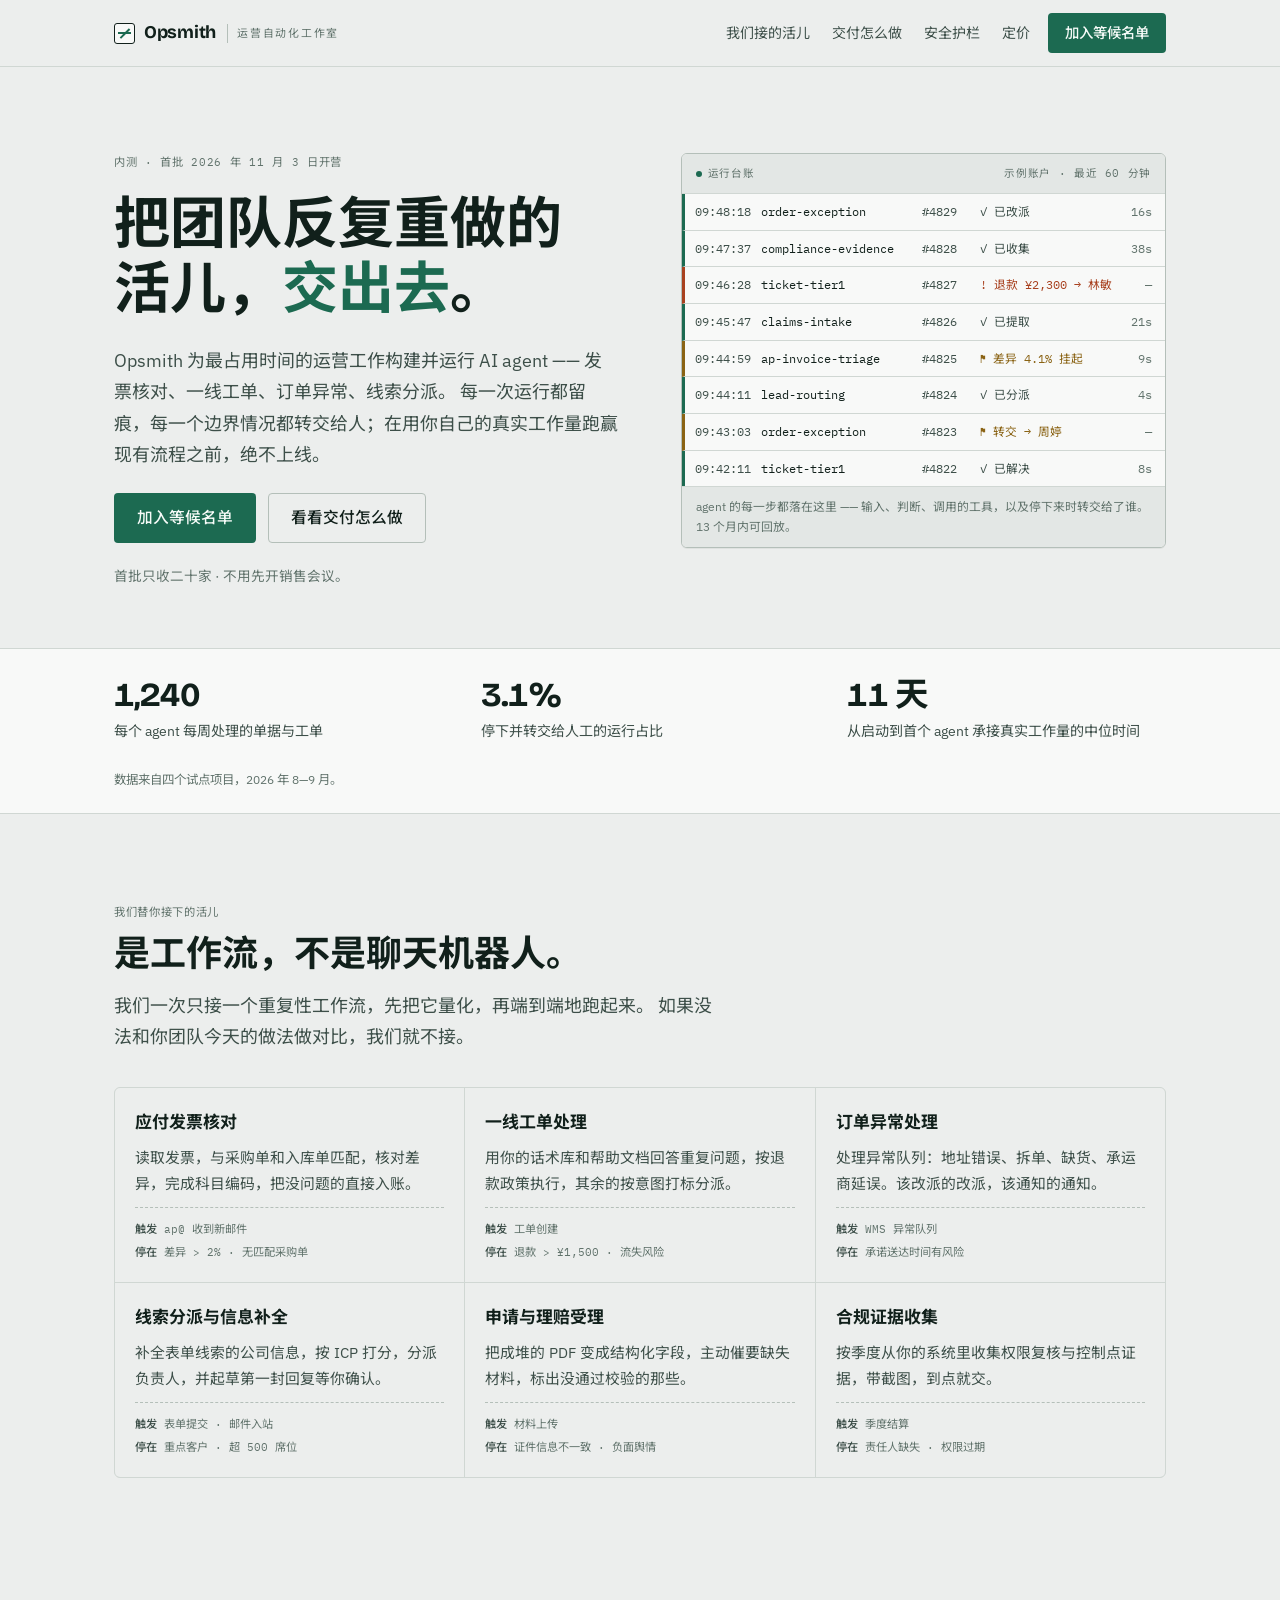
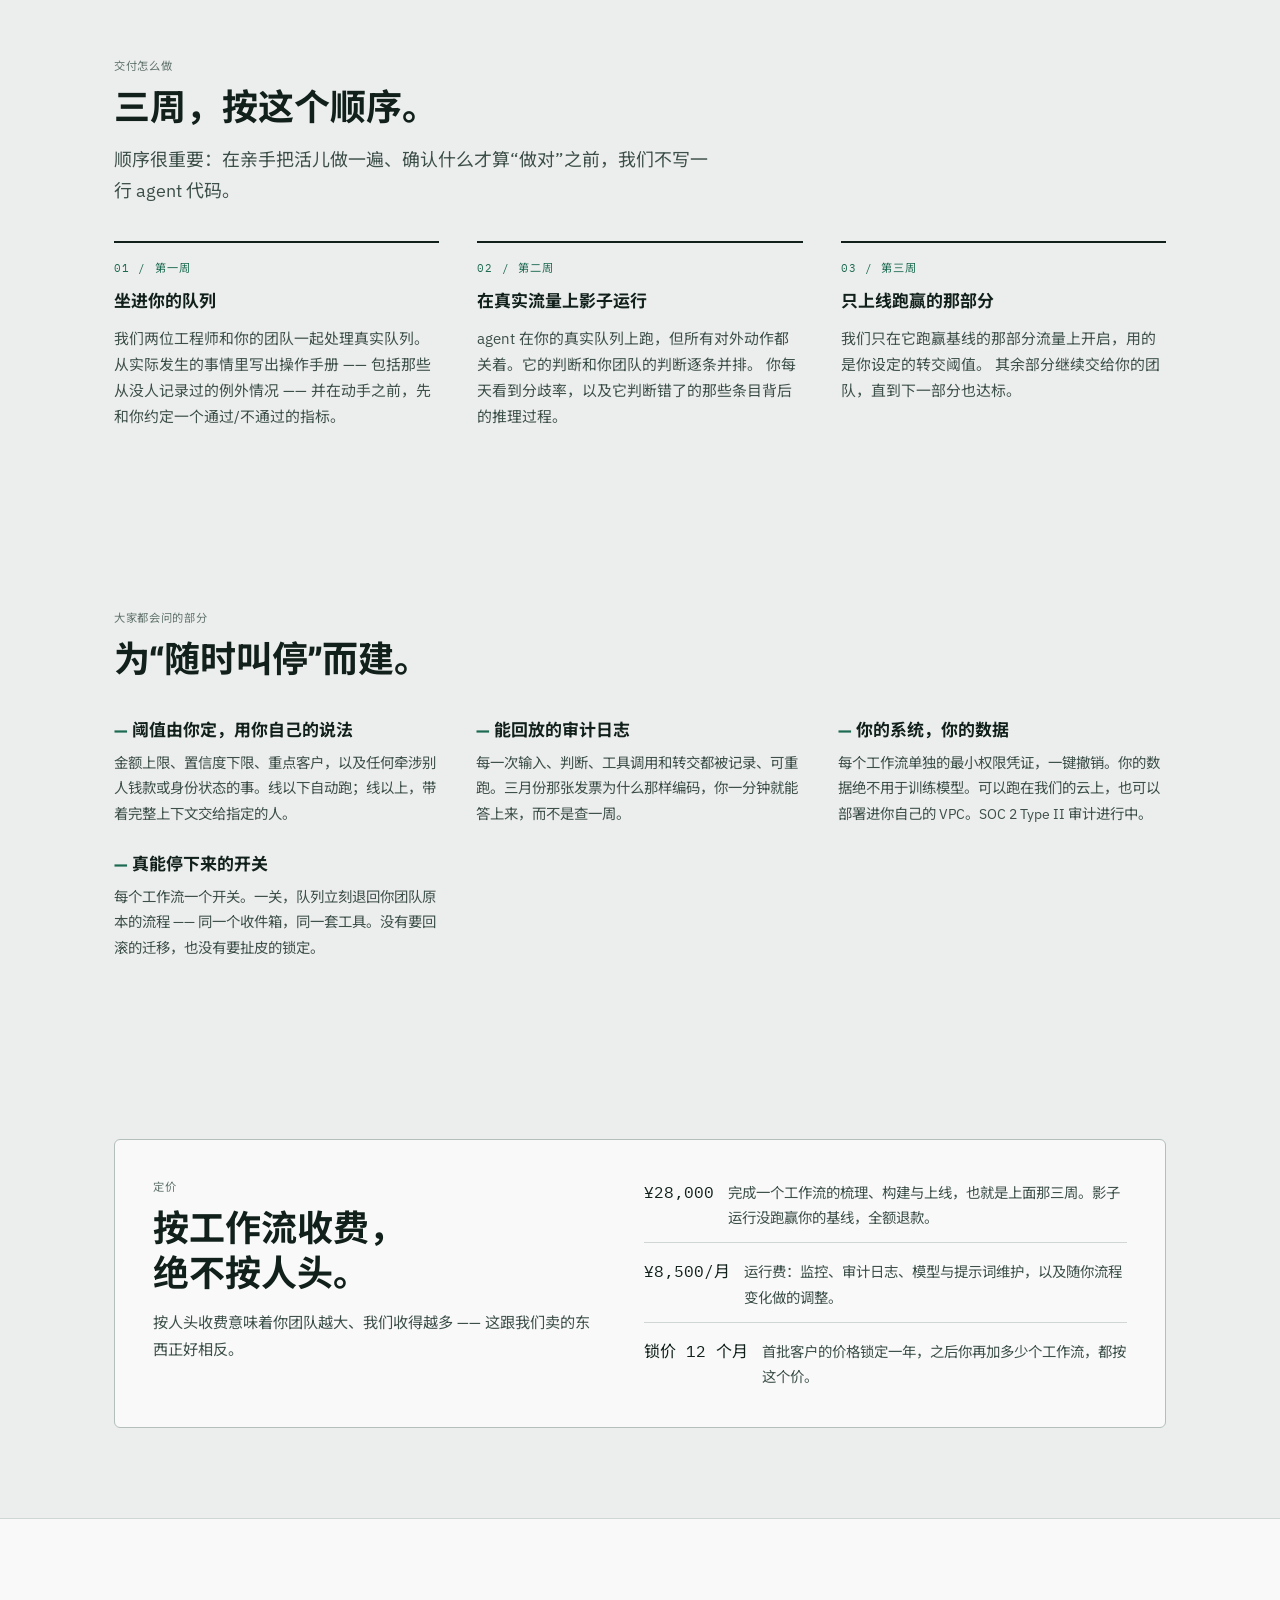
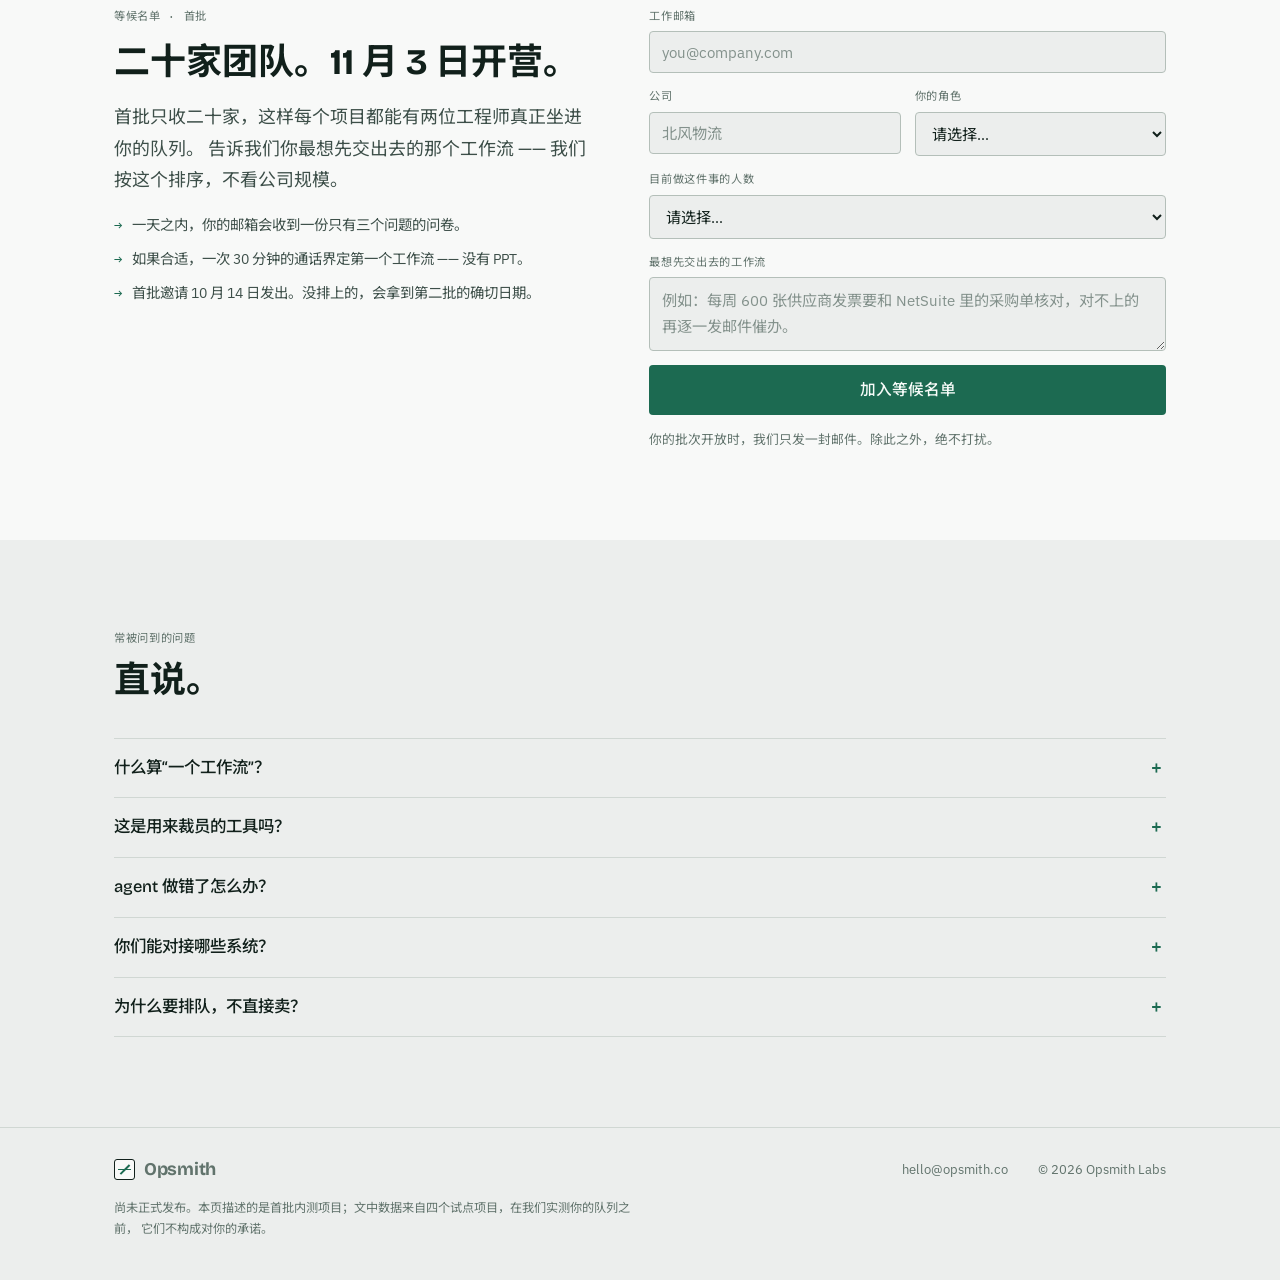
==== commit 92d289eb: "Merge ae453bc09ddbe28754d211d70a2cb312c5a8d55b into 3f3ef145143ca7f085f54d98b819ef476020b86b" ====
--- a/opsmith-landing/index.html
+++ b/opsmith-landing/index.html
@@ -1,6 +1,6 @@
 <!doctype html>
 <!-- ARTIFACT:STRIP-START -->
-<html lang="en">
+<html lang="zh-CN">
 <head>
 <meta charset="utf-8" />
 <meta name="viewport" content="width=device-width, initial-scale=1, viewport-fit=cover" />
@@ -14,7 +14,7 @@
 <title>Opsmith</title>
 <link rel="preconnect" href="https://fonts.googleapis.com" />
 <link rel="preconnect" href="https://fonts.gstatic.com" crossorigin />
-<link rel="stylesheet" href="https://fonts.googleapis.com/css2?family=Bricolage+Grotesque:opsz,wdth,wght@12..96,75..100,500;12..96,75..100,700&family=IBM+Plex+Mono:wght@400;500&family=IBM+Plex+Sans:ital,wght@0,400;0,500;0,600;1,400&display=swap" />
+<link rel="stylesheet" href="https://fonts.googleapis.com/css2?family=Bricolage+Grotesque:opsz,wdth,wght@12..96,75..100,500;12..96,75..100,700&family=IBM+Plex+Mono:wght@400;500&family=IBM+Plex+Sans:wght@400;500;600&family=Noto+Sans+SC:wght@400;500;700&display=swap" />
 <style>
   :root {
     --paper: #eceeed;
@@ -32,9 +32,9 @@
     --crit: #a8411f;
     --shadow: 0 1px 0 rgba(17, 32, 27, 0.06);
 
-    --display: "Bricolage Grotesque", "Helvetica Neue", Helvetica, Arial, sans-serif;
-    --body: "IBM Plex Sans", "Segoe UI", system-ui, sans-serif;
-    --mono: "IBM Plex Mono", ui-monospace, "SFMono-Regular", Menlo, monospace;
+    --display: "Bricolage Grotesque", "Noto Sans SC", "PingFang SC", "Microsoft YaHei", sans-serif;
+    --body: "IBM Plex Sans", "Noto Sans SC", "PingFang SC", "Microsoft YaHei", system-ui, sans-serif;
+    --mono: "IBM Plex Mono", ui-monospace, "SFMono-Regular", Menlo, "Noto Sans SC", "PingFang SC", monospace;
 
     --gutter: clamp(20px, 5vw, 64px);
     --maxw: 1180px;
@@ -83,7 +83,7 @@
     color: var(--ink);
     font-family: var(--body);
     font-size: 16px;
-    line-height: 1.55;
+    line-height: 1.75;
     -webkit-font-smoothing: antialiased;
   }
 
@@ -100,26 +100,27 @@
   h1, h2, h3 {
     font-family: var(--display);
     font-weight: 700;
-    line-height: 1.02;
-    letter-spacing: -0.02em;
+    line-height: 1.24;
+    letter-spacing: 0;
     text-wrap: balance;
     margin: 0;
   }
 
-  h1 { font-size: clamp(2.4rem, 6.2vw, 4.3rem); }
-  h2 { font-size: clamp(1.7rem, 3.6vw, 2.5rem); }
-  h3 { font-size: 1.06rem; letter-spacing: -0.01em; line-height: 1.25; }
+  h1 { font-size: clamp(2.05rem, 5vw, 3.5rem); line-height: 1.16; }
+  h2 { font-size: clamp(1.55rem, 3.2vw, 2.25rem); }
+  h3 { font-size: 1.06rem; line-height: 1.5; }
   p { margin: 0; }
 
   .eyebrow {
     font-family: var(--mono);
     font-size: 0.705rem;
-    letter-spacing: 0.14em;
+    letter-spacing: 0.06em;
     text-transform: uppercase;
     color: var(--muted);
-  }
-
-  .lede { font-size: clamp(1.02rem, 1.6vw, 1.18rem); color: var(--ink-soft); max-width: 54ch; }
+    line-height: 1.6;
+  }
+
+  .lede { font-size: clamp(1rem, 1.5vw, 1.12rem); color: var(--ink-soft); max-width: 34em; }
 
   /* ---------- header ---------- */
   .site-head {
@@ -154,16 +155,28 @@
     font-weight: 700;
     font-size: 1.12rem;
     letter-spacing: -0.015em;
-  }
+    line-height: 1.2;
+  }
+  .wordmark-zh {
+    font-family: var(--mono);
+    font-size: 0.68rem;
+    letter-spacing: 0.16em;
+    color: var(--muted);
+    border-left: 1px solid var(--line-strong);
+    padding-left: 9px;
+    margin-left: 2px;
+  }
+  @media (max-width: 620px) { .wordmark-zh { display: none; } }
   .nav { display: flex; gap: 22px; align-items: center; }
-  .nav a { font-size: 0.875rem; color: var(--ink-soft); text-decoration: none; }
+  .nav a { font-size: 0.875rem; color: var(--ink-soft); text-decoration: none; white-space: nowrap; }
   .nav a:hover { color: var(--ink); }
-  @media (max-width: 760px) { .nav { display: none; } }
+  @media (max-width: 860px) { .nav { display: none; } }
 
   .btn {
     font-family: var(--body);
     font-size: 0.9rem;
     font-weight: 500;
+    line-height: 1.4;
     padding: 9px 16px;
     border-radius: 4px;
     border: 1px solid transparent;
@@ -172,6 +185,7 @@
     display: inline-flex;
     align-items: center;
     gap: 8px;
+    white-space: nowrap;
     transition: transform 0.12s ease, background 0.15s ease;
   }
   .btn-primary { background: var(--accent); color: var(--accent-ink); }
@@ -190,7 +204,7 @@
   }
   @media (max-width: 940px) { .hero-grid { grid-template-columns: minmax(0, 1fr); } }
 
-  .hero-copy { display: flex; flex-direction: column; gap: 22px; }
+  .hero-copy { min-width: 0; display: flex; flex-direction: column; gap: 22px; }
   .hero h1 em {
     font-style: normal;
     color: var(--accent);
@@ -226,15 +240,16 @@
   @keyframes pulse { 0%, 100% { opacity: 1; } 50% { opacity: 0.25; } }
 
   .ledger-scroll { overflow-x: auto; min-width: 0; }
-  .ledger-rows { list-style: none; margin: 0; padding: 0; min-width: 380px; }
+  .ledger-rows { list-style: none; margin: 0; padding: 0; min-width: 430px; }
   .run {
     display: grid;
-    grid-template-columns: 62px minmax(120px, 1fr) 54px 96px 44px;
-    gap: 10px;
+    grid-template-columns: 58px minmax(96px, 1fr) 50px 124px 40px;
+    gap: 8px;
     align-items: center;
     font-family: var(--mono);
     font-size: 0.735rem;
-    padding: 9px 14px 9px 11px;
+    line-height: 1.5;
+    padding: 9px 13px 9px 10px;
     border-bottom: 1px solid var(--line);
     border-left: 3px solid var(--ok);
     color: var(--ink-soft);
@@ -245,7 +260,7 @@
   .run:last-child { border-bottom: none; }
   .run.is-warn { border-left-color: var(--warn); }
   .run.is-crit { border-left-color: var(--crit); }
-  .run .flow { color: var(--ink); letter-spacing: -0.01em; white-space: nowrap; overflow: hidden; text-overflow: ellipsis; }
+  .run .flow { color: var(--ink); white-space: nowrap; overflow: hidden; text-overflow: ellipsis; }
   .run .status { white-space: nowrap; }
   .run.is-warn .status { color: var(--warn); }
   .run.is-crit .status { color: var(--crit); }
@@ -255,13 +270,14 @@
     border-top: 1px solid var(--line);
     background: var(--surface-2);
     font-size: 0.74rem;
+    line-height: 1.7;
     color: var(--muted);
   }
 
   @media (max-width: 560px) {
-    .run { grid-template-columns: 54px minmax(90px, 1fr) 86px 38px; gap: 8px; padding: 9px 10px 9px 9px; }
+    .run { grid-template-columns: 52px minmax(68px, 1fr) 118px 36px; gap: 7px; padding: 9px 10px 9px 9px; }
     .run .id { display: none; }
-    .ledger-rows { min-width: 292px; }
+    .ledger-rows { min-width: 314px; }
   }
 
   @media (prefers-reduced-motion: reduce) {
@@ -277,7 +293,7 @@
   }
   .figures {
     display: grid;
-    grid-template-columns: repeat(3, 1fr);
+    grid-template-columns: repeat(3, minmax(0, 1fr));
     gap: clamp(18px, 4vw, 48px);
     padding-block: 26px;
   }
@@ -287,31 +303,32 @@
     font-family: var(--display);
     font-size: clamp(1.6rem, 3vw, 2.1rem);
     font-weight: 700;
-    letter-spacing: -0.03em;
+    line-height: 1.25;
+    letter-spacing: -0.02em;
     font-variant-numeric: tabular-nums;
   }
-  .figure .cap { font-size: 0.88rem; color: var(--ink-soft); }
+  .figure .cap { font-size: 0.88rem; color: var(--ink-soft); line-height: 1.6; }
   .band-note { padding-bottom: 22px; font-size: 0.78rem; color: var(--muted); }
 
   /* ---------- sections ---------- */
   section { scroll-margin-top: 78px; }
   .sec { padding-block: clamp(52px, 7vw, 92px); }
-  .sec-head { display: flex; flex-direction: column; gap: 12px; margin-bottom: 34px; max-width: 60ch; }
-
-  .flows { display: grid; grid-template-columns: repeat(auto-fit, minmax(275px, 1fr)); gap: 1px; background: var(--line); border: 1px solid var(--line); border-radius: 6px; overflow: hidden; }
-  .flow-card { background: var(--paper); padding: 22px 20px 20px; display: flex; flex-direction: column; gap: 10px; }
+  .sec-head { display: flex; flex-direction: column; gap: 12px; margin-bottom: 34px; max-width: 38em; }
+
+  .flows { display: grid; grid-template-columns: repeat(auto-fit, minmax(292px, 1fr)); gap: 1px; background: var(--line); border: 1px solid var(--line); border-radius: 6px; overflow: hidden; }
+  .flow-card { background: var(--paper); padding: 22px 20px 20px; display: flex; flex-direction: column; gap: 10px; min-width: 0; }
   .flow-card p { font-size: 0.925rem; color: var(--ink-soft); }
-  .flow-meta { margin-top: auto; padding-top: 12px; border-top: 1px dashed var(--line-strong); display: flex; flex-direction: column; gap: 4px; font-family: var(--mono); font-size: 0.7rem; color: var(--muted); }
+  .flow-meta { margin-top: auto; padding-top: 12px; border-top: 1px dashed var(--line-strong); display: flex; flex-direction: column; gap: 4px; font-family: var(--mono); font-size: 0.7rem; line-height: 1.7; color: var(--muted); }
   .flow-meta span b { color: var(--ink-soft); font-weight: 500; }
 
-  .steps { display: grid; grid-template-columns: repeat(3, 1fr); gap: clamp(20px, 3vw, 38px); }
+  .steps { display: grid; grid-template-columns: repeat(3, minmax(0, 1fr)); gap: clamp(20px, 3vw, 38px); }
   @media (max-width: 820px) { .steps { grid-template-columns: minmax(0, 1fr); } }
   .step { display: flex; flex-direction: column; gap: 11px; padding-top: 16px; border-top: 2px solid var(--ink); }
-  .step-no { font-family: var(--mono); font-size: 0.7rem; letter-spacing: 0.12em; color: var(--accent); }
+  .step-no { font-family: var(--mono); font-size: 0.7rem; letter-spacing: 0.1em; color: var(--accent); }
   .step p { font-size: 0.93rem; color: var(--ink-soft); }
 
   .guards { display: grid; grid-template-columns: repeat(auto-fit, minmax(240px, 1fr)); gap: 26px 34px; }
-  .guard { display: flex; flex-direction: column; gap: 7px; }
+  .guard { display: flex; flex-direction: column; gap: 7px; min-width: 0; }
   .guard p { font-size: 0.9rem; color: var(--ink-soft); }
   .guard h3::before { content: "— "; color: var(--accent); }
 
@@ -329,7 +346,7 @@
   .price-lines { display: flex; flex-direction: column; gap: 14px; }
   .price-line { display: flex; gap: 14px; align-items: baseline; border-bottom: 1px solid var(--line); padding-bottom: 12px; }
   .price-line:last-child { border-bottom: none; padding-bottom: 0; }
-  .price-line .amt { font-family: var(--mono); font-size: 1.02rem; color: var(--ink); white-space: nowrap; font-variant-numeric: tabular-nums; }
+  .price-line .amt { font-family: var(--mono); font-size: 1rem; color: var(--ink); white-space: nowrap; font-variant-numeric: tabular-nums; }
   .price-line .what { font-size: 0.9rem; color: var(--ink-soft); }
 
   /* ---------- waitlist ---------- */
@@ -348,8 +365,8 @@
   .join-list li::before { content: "→"; color: var(--accent); font-family: var(--mono); flex: none; }
 
   form { display: flex; flex-direction: column; gap: 14px; }
-  .field { display: flex; flex-direction: column; gap: 5px; }
-  .field label { font-family: var(--mono); font-size: 0.68rem; letter-spacing: 0.1em; text-transform: uppercase; color: var(--muted); }
+  .field { display: flex; flex-direction: column; gap: 5px; min-width: 0; }
+  .field label { font-family: var(--mono); font-size: 0.7rem; letter-spacing: 0.06em; color: var(--muted); }
   .field input, .field select, .field textarea {
     font-family: var(--body);
     font-size: 0.95rem;
@@ -360,7 +377,7 @@
     padding: 10px 12px;
     width: 100%;
   }
-  .field textarea { resize: vertical; min-height: 68px; line-height: 1.45; }
+  .field textarea { resize: vertical; min-height: 74px; line-height: 1.7; }
   .field input::placeholder, .field textarea::placeholder { color: var(--muted); opacity: 0.75; }
   .field-row { display: grid; grid-template-columns: 1fr 1fr; gap: 14px; }
   @media (max-width: 520px) { .field-row { grid-template-columns: minmax(0, 1fr); } }
@@ -369,7 +386,7 @@
   .form-msg.is-bad { border-color: var(--crit); color: var(--crit); }
 
   .done { display: flex; flex-direction: column; gap: 14px; border: 1px solid var(--accent); border-radius: 6px; padding: 24px; background: var(--paper); }
-  .done .pos { font-family: var(--display); font-weight: 700; font-size: clamp(2rem, 5vw, 2.8rem); letter-spacing: -0.03em; color: var(--accent); font-variant-numeric: tabular-nums; }
+  .done .pos { font-family: var(--display); font-weight: 700; font-size: clamp(2rem, 5vw, 2.8rem); line-height: 1.1; letter-spacing: -0.03em; color: var(--accent); font-variant-numeric: tabular-nums; }
   .done p { font-size: 0.92rem; color: var(--ink-soft); }
 
   /* ---------- faq ---------- */
@@ -382,17 +399,17 @@
     font-family: var(--display);
     font-weight: 500;
     font-size: 1.03rem;
-    letter-spacing: -0.01em;
+    line-height: 1.5;
     position: relative;
   }
   .faq summary::-webkit-details-marker { display: none; }
   .faq summary::after {
     content: "+";
-    position: absolute; right: 4px; top: 15px;
+    position: absolute; right: 4px; top: 16px;
     font-family: var(--mono); color: var(--accent); font-size: 1.1rem;
   }
   .faq details[open] summary::after { content: "–"; }
-  .faq .ans { padding: 0 0 18px; font-size: 0.93rem; color: var(--ink-soft); max-width: 68ch; }
+  .faq .ans { padding: 0 0 18px; font-size: 0.93rem; color: var(--ink-soft); max-width: 40em; }
 
   /* ---------- footer ---------- */
   .site-foot { border-top: 1px solid var(--line); padding-block: 30px 40px; }
@@ -400,7 +417,7 @@
   .foot-in .brand { margin-right: auto; }
   .foot-in a { text-decoration: none; }
   .foot-in a:hover { color: var(--ink); }
-  .disclaimer { margin-top: 16px; font-size: 0.76rem; color: var(--muted); max-width: 70ch; }
+  .disclaimer { margin-top: 16px; font-size: 0.76rem; color: var(--muted); max-width: 44em; }
 
   /* ---------- owner drawer ---------- */
   .owner-btn {
@@ -418,7 +435,7 @@
     border-radius: 6px; padding: 14px;
   }
   .owner-panel h3 { margin-bottom: 8px; }
-  .owner-row { font-family: var(--mono); font-size: 0.72rem; padding: 8px 0; border-top: 1px solid var(--line); color: var(--ink-soft); word-break: break-word; }
+  .owner-row { font-family: var(--mono); font-size: 0.72rem; line-height: 1.7; padding: 8px 0; border-top: 1px solid var(--line); color: var(--ink-soft); word-break: break-word; }
   .owner-row .em { color: var(--ink); }
 </style>
 <!-- ARTIFACT:STRIP-START -->
@@ -431,14 +448,15 @@
     <a class="brand" href="#top">
       <span class="mark" aria-hidden="true"></span>
       <span class="wordmark">Opsmith</span>
+      <span class="wordmark-zh">运营自动化工作室</span>
     </a>
     <nav class="nav">
-      <a href="#work">Work we take</a>
-      <a href="#build">How a build runs</a>
-      <a href="#guardrails">Guardrails</a>
-      <a href="#pricing">Pricing</a>
+      <a href="#work">我们接的活儿</a>
+      <a href="#build">交付怎么做</a>
+      <a href="#guardrails">安全护栏</a>
+      <a href="#pricing">定价</a>
     </nav>
-    <a class="btn btn-primary" href="#waitlist">Join the waitlist</a>
+    <a class="btn btn-primary" href="#waitlist">加入等候名单</a>
   </div>
 </header>
 
@@ -446,32 +464,29 @@
   <section class="hero wrap">
     <div class="hero-grid">
       <div class="hero-copy">
-        <p class="eyebrow">Private beta · First cohort starts 3 November 2026</p>
-        <h1>Hand off the work your team keeps <em>redoing</em>.</h1>
+        <p class="eyebrow">内测 · 首批 2026 年 11 月 3 日开营</p>
+        <h1>把团队反复重做的活儿，<em>交出去</em>。</h1>
         <p class="lede">
-          Opsmith builds and runs AI agents for the operational work that eats your week —
-          invoice triage, tier-one tickets, order exceptions, lead routing. Every run is logged,
-          every edge case goes to a person, and nothing goes live until it beats your current
-          process on your own volume.
+          Opsmith 为最占用时间的运营工作构建并运行 AI agent —— 发票核对、一线工单、订单异常、线索分派。
+          每一次运行都留痕，每一个边界情况都转交给人；在用你自己的真实工作量跑赢现有流程之前，绝不上线。
         </p>
         <div class="cta-row">
-          <a class="btn btn-primary btn-lg" href="#waitlist">Join the waitlist</a>
-          <a class="btn btn-ghost btn-lg" href="#build">See how a build runs</a>
-        </div>
-        <p class="cta-note" id="count-note">First cohort is twenty teams · No sales call to get on the list.</p>
-      </div>
-
-      <div class="ledger" aria-label="Sample run ledger">
+          <a class="btn btn-primary btn-lg" href="#waitlist">加入等候名单</a>
+          <a class="btn btn-ghost btn-lg" href="#build">看看交付怎么做</a>
+        </div>
+        <p class="cta-note" id="count-note">首批只收二十家 · 不用先开销售会议。</p>
+      </div>
+
+      <div class="ledger" aria-label="示例运行台账">
         <div class="ledger-head">
-          <span class="eyebrow"><span class="pulse" aria-hidden="true"></span>Run ledger</span>
-          <span class="eyebrow spacer">Sample account · last 60 min</span>
+          <span class="eyebrow"><span class="pulse" aria-hidden="true"></span>运行台账</span>
+          <span class="eyebrow spacer">示例账户 · 最近 60 分钟</span>
         </div>
         <div class="ledger-scroll">
           <ol class="ledger-rows" id="ledger"></ol>
         </div>
         <div class="ledger-foot">
-          Every action an agent takes lands here — inputs, the decision, the tool call, and who it
-          went to when it stopped. Replayable for 13 months.
+          agent 的每一步都落在这里 —— 输入、判断、调用的工具，以及停下来时转交给了谁。13 个月内可回放。
         </div>
       </div>
     </div>
@@ -482,77 +497,77 @@
       <div class="figures">
         <div class="figure">
           <span class="val">1,240</span>
-          <span class="cap">documents and tickets handled per week, per agent</span>
+          <span class="cap">每个 agent 每周处理的单据与工单</span>
         </div>
         <div class="figure">
           <span class="val">3.1%</span>
-          <span class="cap">of runs stopped and routed to a human</span>
+          <span class="cap">停下并转交给人工的运行占比</span>
         </div>
         <div class="figure">
-          <span class="val">11 days</span>
-          <span class="cap">median kickoff to first agent carrying live volume</span>
-        </div>
-      </div>
-      <p class="band-note">Measured across four pilot deployments, August–September 2026.</p>
+          <span class="val">11 天</span>
+          <span class="cap">从启动到首个 agent 承接真实工作量的中位时间</span>
+        </div>
+      </div>
+      <p class="band-note">数据来自四个试点项目，2026 年 8—9 月。</p>
     </div>
   </div>
 
   <section class="sec wrap" id="work">
     <div class="sec-head">
-      <p class="eyebrow">What we take off your desk</p>
-      <h2>Workflows, not chatbots.</h2>
+      <p class="eyebrow">我们替你接下的活儿</p>
+      <h2>是工作流，不是聊天机器人。</h2>
       <p class="lede">
-        We take one repetitive workflow at a time, instrument it, and run it end to end.
-        If it can't be measured against what your team does today, we don't take it.
+        我们一次只接一个重复性工作流，先把它量化，再端到端地跑起来。
+        如果没法和你团队今天的做法做对比，我们就不接。
       </p>
     </div>
     <div class="flows">
       <article class="flow-card">
-        <h3>AP invoice triage</h3>
-        <p>Reads the invoice, matches it to the PO and receipt, checks the variance, codes it, and posts the clean ones.</p>
+        <h3>应付发票核对</h3>
+        <p>读取发票，与采购单和入库单匹配，核对差异，完成科目编码，把没问题的直接入账。</p>
         <div class="flow-meta">
-          <span><b>trigger</b> new mail in ap@</span>
-          <span><b>stops at</b> variance &gt; 2% · no PO match</span>
+          <span><b>触发</b> ap@ 收到新邮件</span>
+          <span><b>停在</b> 差异 &gt; 2% · 无匹配采购单</span>
         </div>
       </article>
       <article class="flow-card">
-        <h3>Tier-one ticket resolution</h3>
-        <p>Answers the repeat questions with your macros and docs, applies the refund policy, tags the rest by intent.</p>
+        <h3>一线工单处理</h3>
+        <p>用你的话术库和帮助文档回答重复问题，按退款政策执行，其余的按意图打标分派。</p>
         <div class="flow-meta">
-          <span><b>trigger</b> ticket created</span>
-          <span><b>stops at</b> refund &gt; $200 · churn risk</span>
+          <span><b>触发</b> 工单创建</span>
+          <span><b>停在</b> 退款 &gt; ¥1,500 · 流失风险</span>
         </div>
       </article>
       <article class="flow-card">
-        <h3>Order exceptions</h3>
-        <p>Works the exception queue: bad addresses, split shipments, stock-outs, carrier misses. Rebooks or notifies.</p>
+        <h3>订单异常处理</h3>
+        <p>处理异常队列：地址错误、拆单、缺货、承运商延误。该改派的改派，该通知的通知。</p>
         <div class="flow-meta">
-          <span><b>trigger</b> WMS exception queue</span>
-          <span><b>stops at</b> promised date at risk</span>
+          <span><b>触发</b> WMS 异常队列</span>
+          <span><b>停在</b> 承诺送达时间有风险</span>
         </div>
       </article>
       <article class="flow-card">
-        <h3>Lead routing &amp; enrichment</h3>
-        <p>Enriches the inbound form, scores it against your ICP, assigns the owner, and drafts the first reply for approval.</p>
+        <h3>线索分派与信息补全</h3>
+        <p>补全表单线索的公司信息，按 ICP 打分，分派负责人，并起草第一封回复等你确认。</p>
         <div class="flow-meta">
-          <span><b>trigger</b> form submit · inbound mail</span>
-          <span><b>stops at</b> named account · &gt; 500 seats</span>
+          <span><b>触发</b> 表单提交 · 邮件入站</span>
+          <span><b>停在</b> 重点客户 · 超 500 席位</span>
         </div>
       </article>
       <article class="flow-card">
-        <h3>Application &amp; claims intake</h3>
-        <p>Turns the PDF pile into structured fields, chases what's missing, and flags what fails your checks.</p>
+        <h3>申请与理赔受理</h3>
+        <p>把成堆的 PDF 变成结构化字段，主动催要缺失材料，标出没通过校验的那些。</p>
         <div class="flow-meta">
-          <span><b>trigger</b> intake upload</span>
-          <span><b>stops at</b> ID mismatch · adverse media</span>
+          <span><b>触发</b> 材料上传</span>
+          <span><b>停在</b> 证件信息不一致 · 负面舆情</span>
         </div>
       </article>
       <article class="flow-card">
-        <h3>Compliance evidence</h3>
-        <p>Collects quarterly access reviews and control evidence from your systems, on schedule, with the screenshots.</p>
+        <h3>合规证据收集</h3>
+        <p>按季度从你的系统里收集权限复核与控制点证据，带截图，到点就交。</p>
         <div class="flow-meta">
-          <span><b>trigger</b> quarter close</span>
-          <span><b>stops at</b> missing owner · stale access</span>
+          <span><b>触发</b> 季度结算</span>
+          <span><b>停在</b> 责任人缺失 · 权限过期</span>
         </div>
       </article>
     </div>
@@ -560,35 +575,33 @@
 
   <section class="sec wrap" id="build">
     <div class="sec-head">
-      <p class="eyebrow">How a build runs</p>
-      <h2>Three weeks, in this order.</h2>
-      <p class="lede">The sequence matters: we don't write a line of agent code until we've done the work by hand and know what "right" looks like.</p>
+      <p class="eyebrow">交付怎么做</p>
+      <h2>三周，按这个顺序。</h2>
+      <p class="lede">顺序很重要：在亲手把活儿做一遍、确认什么才算“做对”之前，我们不写一行 agent 代码。</p>
     </div>
     <div class="steps">
       <div class="step">
-        <span class="step-no">01 / WEEK ONE</span>
-        <h3>Sit in the queue</h3>
+        <span class="step-no">01 / 第一周</span>
+        <h3>坐进你的队列</h3>
         <p>
-          Two of our engineers work your queue alongside your team. We write the runbook from what
-          actually happens — including the exceptions nobody documented — and we agree on one
-          pass/fail number before anything is built.
+          我们两位工程师和你的团队一起处理真实队列。从实际发生的事情里写出操作手册 ——
+          包括那些从没人记录过的例外情况 —— 并在动手之前，先和你约定一个通过/不通过的指标。
         </p>
       </div>
       <div class="step">
-        <span class="step-no">02 / WEEK TWO</span>
-        <h3>Shadow on live volume</h3>
+        <span class="step-no">02 / 第二周</span>
+        <h3>在真实流量上影子运行</h3>
         <p>
-          The agent runs on your real queue with every side effect disabled. Its decision sits next to
-          your team's on each item. You see the disagreement rate daily, with the reasoning on the
-          ones it got wrong.
+          agent 在你的真实队列上跑，但所有对外动作都关着。它的判断和你团队的判断逐条并排。
+          你每天看到分歧率，以及它判断错了的那些条目背后的推理过程。
         </p>
       </div>
       <div class="step">
-        <span class="step-no">03 / WEEK THREE</span>
-        <h3>Ship the slice it wins</h3>
+        <span class="step-no">03 / 第三周</span>
+        <h3>只上线跑赢的那部分</h3>
         <p>
-          We turn it on for the portion of volume where it beat the baseline, with the escalation
-          thresholds you set. The rest keeps going to your team until the next slice clears the bar.
+          我们只在它跑赢基线的那部分流量上开启，用的是你设定的转交阈值。
+          其余部分继续交给你的团队，直到下一部分也达标。
         </p>
       </div>
     </div>
@@ -596,25 +609,25 @@
 
   <section class="sec wrap" id="guardrails">
     <div class="sec-head">
-      <p class="eyebrow">The parts people ask about</p>
-      <h2>Built to be stopped.</h2>
+      <p class="eyebrow">大家都会问的部分</p>
+      <h2>为“随时叫停”而建。</h2>
     </div>
     <div class="guards">
       <div class="guard">
-        <h3>Thresholds you set, in your words</h3>
-        <p>Dollar limits, confidence floors, named accounts, anything touching a person's money or status. Below the line it runs; above it, a named human gets it with the full context attached.</p>
+        <h3>阈值由你定，用你自己的说法</h3>
+        <p>金额上限、置信度下限、重点客户，以及任何牵涉别人钱款或身份状态的事。线以下自动跑；线以上，带着完整上下文交给指定的人。</p>
       </div>
       <div class="guard">
-        <h3>An audit log that replays</h3>
-        <p>Every input, decision, tool call and handoff is recorded and re-runnable. When someone asks why an invoice got coded that way in March, you answer in a minute, not a week.</p>
+        <h3>能回放的审计日志</h3>
+        <p>每一次输入、判断、工具调用和转交都被记录、可重跑。三月份那张发票为什么那样编码，你一分钟就能答上来，而不是查一周。</p>
       </div>
       <div class="guard">
-        <h3>Your systems, your data</h3>
-        <p>Scoped credentials per workflow, least privilege, revocable in one click. Your data is never used to train a model. Deploy in our cloud or inside your VPC. SOC 2 Type II audit underway.</p>
+        <h3>你的系统，你的数据</h3>
+        <p>每个工作流单独的最小权限凭证，一键撤销。你的数据绝不用于训练模型。可以跑在我们的云上，也可以部署进你自己的 VPC。SOC 2 Type II 审计进行中。</p>
       </div>
       <div class="guard">
-        <h3>A kill switch that means it</h3>
-        <p>One switch per workflow, and the queue falls straight back to your team's existing process — the same inbox, the same tooling. No migration to unwind, no lock-in to argue about.</p>
+        <h3>真能停下来的开关</h3>
+        <p>每个工作流一个开关。一关，队列立刻退回你团队原本的流程 —— 同一个收件箱，同一套工具。没有要回滚的迁移，也没有要扯皮的锁定。</p>
       </div>
     </div>
   </section>
@@ -622,25 +635,24 @@
   <section class="sec wrap" id="pricing">
     <div class="price">
       <div class="sec-head" style="margin-bottom: 0;">
-        <p class="eyebrow">Pricing</p>
-        <h2>Per workflow. Never per seat.</h2>
+        <p class="eyebrow">定价</p>
+        <h2>按工作流收费，绝不按人头。</h2>
         <p class="lede" style="font-size: 0.95rem;">
-          Charging per seat would mean charging you more as your team grows — which is the opposite
-          of what we're selling.
+          按人头收费意味着你团队越大、我们收得越多 —— 这跟我们卖的东西正好相反。
         </p>
       </div>
       <div class="price-lines">
         <div class="price-line">
-          <span class="amt">$4,000</span>
-          <span class="what">to map, build and ship one workflow — the three weeks above. Refunded in full if it doesn't beat your baseline in shadow.</span>
+          <span class="amt">¥28,000</span>
+          <span class="what">完成一个工作流的梳理、构建与上线，也就是上面那三周。影子运行没跑赢你的基线，全额退款。</span>
         </div>
         <div class="price-line">
-          <span class="amt">$1,200/mo</span>
-          <span class="what">to run it: monitoring, the audit log, model and prompt upkeep, and changes as your process changes.</span>
+          <span class="amt">¥8,500/月</span>
+          <span class="what">运行费：监控、审计日志、模型与提示词维护，以及随你流程变化做的调整。</span>
         </div>
         <div class="price-line">
-          <span class="amt">Locked 12mo</span>
-          <span class="what">first-cohort rate holds for a year, however many workflows you add after.</span>
+          <span class="amt">锁价 12 个月</span>
+          <span class="what">首批客户的价格锁定一年，之后你再加多少个工作流，都按这个价。</span>
         </div>
       </div>
     </div>
@@ -649,70 +661,69 @@
   <section class="join" id="waitlist">
     <div class="wrap join-grid">
       <div class="join-copy">
-        <p class="eyebrow">Waitlist · Cohort one</p>
-        <h2>Twenty teams. Starting 3 November.</h2>
+        <p class="eyebrow">等候名单 · 首批</p>
+        <h2>二十家团队。11 月 3 日开营。</h2>
         <p class="lede">
-          We take twenty teams into the first cohort so every build gets two engineers on site in
-          your queue. Tell us the workflow you'd hand over first — that's what we sort the list by,
-          not company size.
+          首批只收二十家，这样每个项目都能有两位工程师真正坐进你的队列。
+          告诉我们你最想先交出去的那个工作流 —— 我们按这个排序，不看公司规模。
         </p>
         <ul class="join-list">
-          <li>A three-question intake lands in your inbox within a day.</li>
-          <li>If it's a fit, a 30-minute call to scope the first workflow — no deck.</li>
-          <li>Cohort invitations go out 14 October. Everyone else gets a date for cohort two.</li>
+          <li>一天之内，你的邮箱会收到一份只有三个问题的问卷。</li>
+          <li>如果合适，一次 30 分钟的通话界定第一个工作流 —— 没有 PPT。</li>
+          <li>首批邀请 10 月 14 日发出。没排上的，会拿到第二批的确切日期。</li>
         </ul>
       </div>
 
       <div>
         <form id="waitlist-form" novalidate>
           <div class="field">
-            <label for="wl-email">Work email</label>
+            <label for="wl-email">工作邮箱</label>
             <input id="wl-email" name="email" type="email" autocomplete="email" placeholder="you@company.com" required />
           </div>
           <div class="field-row">
             <div class="field">
-              <label for="wl-company">Company</label>
-              <input id="wl-company" name="company" type="text" autocomplete="organization" placeholder="Northwind Logistics" />
+              <label for="wl-company">公司</label>
+              <input id="wl-company" name="company" type="text" autocomplete="organization" placeholder="北风物流" />
             </div>
             <div class="field">
-              <label for="wl-role">Your role</label>
+              <label for="wl-role">你的角色</label>
               <select id="wl-role" name="role">
-                <option value="">Select…</option>
-                <option>Operations</option>
-                <option>Finance / AP</option>
-                <option>Customer support</option>
-                <option>Engineering</option>
-                <option>Founder / GM</option>
-                <option>Other</option>
+                <option value="">请选择…</option>
+                <option>运营</option>
+                <option>财务 · 应付</option>
+                <option>客户支持</option>
+                <option>技术研发</option>
+                <option>创始人 · 总经理</option>
+                <option>其他</option>
               </select>
             </div>
           </div>
           <div class="field">
-            <label for="wl-size">People doing this work today</label>
+            <label for="wl-size">目前做这件事的人数</label>
             <select id="wl-size" name="team_size">
-              <option value="">Select…</option>
-              <option>1–3</option>
-              <option>4–10</option>
-              <option>11–30</option>
-              <option>31–100</option>
-              <option>100+</option>
+              <option value="">请选择…</option>
+              <option>1–3 人</option>
+              <option>4–10 人</option>
+              <option>11–30 人</option>
+              <option>31–100 人</option>
+              <option>100 人以上</option>
             </select>
           </div>
           <div class="field">
-            <label for="wl-workflow">First workflow you'd hand over</label>
-            <textarea id="wl-workflow" name="workflow" placeholder="e.g. Matching 600 supplier invoices a week against POs in NetSuite, then chasing the mismatches by email."></textarea>
+            <label for="wl-workflow">最想先交出去的工作流</label>
+            <textarea id="wl-workflow" name="workflow" placeholder="例如：每周 600 张供应商发票要和 NetSuite 里的采购单核对，对不上的再逐一发邮件催办。"></textarea>
           </div>
           <div class="form-msg" id="form-msg" hidden></div>
-          <button class="btn btn-primary btn-lg" type="submit" id="wl-submit" style="justify-content: center;">Join the waitlist</button>
-          <p class="form-note" id="form-note">One email when your cohort opens. Nothing else, ever.</p>
+          <button class="btn btn-primary btn-lg" type="submit" id="wl-submit" style="justify-content: center;">加入等候名单</button>
+          <p class="form-note" id="form-note">你的批次开放时，我们只发一封邮件。除此之外，绝不打扰。</p>
         </form>
 
         <div class="done" id="wl-done" hidden>
-          <span class="eyebrow">You're in the queue</span>
+          <span class="eyebrow">你已在队列中</span>
           <span class="pos" id="wl-pos">#1</span>
           <p id="wl-done-copy">
-            We'll send the three-question intake to your inbox within a day. Cohort invitations go
-            out 14 October — if cohort one fills, you keep your place for cohort two in January.
+            一天之内，我们会把那份三个问题的问卷发到你邮箱。首批邀请 10 月 14 日发出 ——
+            如果首批满了，你的位置会保留到 1 月的第二批。
           </p>
         </div>
       </div>
@@ -721,29 +732,29 @@
 
   <section class="sec wrap">
     <div class="sec-head">
-      <p class="eyebrow">Questions we get</p>
-      <h2>Straight answers.</h2>
+      <p class="eyebrow">常被问到的问题</p>
+      <h2>直说。</h2>
     </div>
     <div class="faq">
       <details>
-        <summary>What counts as one workflow?</summary>
-        <div class="ans">One trigger, one outcome, one owner. "Invoices arriving in ap@ get matched, coded and posted" is a workflow. "Finance" is not. If your process forks into two genuinely different outcomes, that's usually two workflows — we'll tell you in week one, before you pay for the second.</div>
+        <summary>什么算“一个工作流”？</summary>
+        <div class="ans">一个触发、一个结果、一个负责人。“进入 ap@ 的发票被匹配、编码、入账”是一个工作流；“财务”不是。如果你的流程分叉出两个本质不同的结果，那通常就是两个工作流 —— 我们会在第一周就告诉你，在你为第二个付钱之前。</div>
       </details>
       <details>
-        <summary>Is this a layoff tool?</summary>
-        <div class="ans">Not how we sell it, and not how it plays out. In every pilot so far the same team handled more volume and spent their time on the 3% of cases that actually needed judgement. If you're buying this to cut a team in half, we're probably the wrong vendor — the work still needs someone accountable for it.</div>
+        <summary>这是用来裁员的工具吗？</summary>
+        <div class="ans">我们不这么卖，实际情况也不是。到目前为止的每个试点里，同样的团队处理了更大的量，并把时间花在那 3% 真正需要判断力的情况上。如果你买它是为了把团队砍掉一半，那我们大概不是合适的供应商 —— 这些活儿仍然需要有人负责。</div>
       </details>
       <details>
-        <summary>What happens when the agent gets something wrong?</summary>
-        <div class="ans">You see it in the ledger with the full reasoning and the inputs that led there. Anything reversible is reversed by the same agent; anything not is flagged to the named owner within the run. We review every escalation weekly for the first quarter and tighten the thresholds with you. Errors above your agreed rate mean the workflow goes back to shadow mode — at our cost.</div>
+        <summary>agent 做错了怎么办？</summary>
+        <div class="ans">你会在台账里看到它，连同完整的推理和导致这个结果的输入。可撤销的由同一个 agent 撤销；不可撤销的，会在这次运行之内标记给指定负责人。头一个季度，我们每周复盘每一次转交，并和你一起收紧阈值。错误率超过约定值，这个工作流就回到影子模式 —— 费用由我们承担。</div>
       </details>
       <details>
-        <summary>Which systems do you connect to?</summary>
-        <div class="ans">The usual back office: NetSuite, QuickBooks, SAP Business One, Zendesk, Intercom, Salesforce, HubSpot, Shopify, ShipStation, Snowflake, Google Workspace, Microsoft 365, plus anything with a REST API or an SFTP drop. If it only has a UI, we drive the UI — slower, still works. Week one tells us which.</div>
+        <summary>你们能对接哪些系统？</summary>
+        <div class="ans">常见的后台系统：用友、金蝶、SAP Business One、NetSuite、Zendesk、Salesforce、HubSpot、飞书、企业微信、Shopify、Snowflake，以及任何有 REST API 或 SFTP 投递的系统。如果它只有界面、没有接口，我们就驱动界面 —— 慢一点，照样能跑。第一周就能确定是哪一种。</div>
       </details>
       <details>
-        <summary>Why the waitlist instead of just selling it?</summary>
-        <div class="ans">Because two engineers sit in your queue for a week, and we only have so many of them. Twenty teams per cohort is the honest number. When that stops being the constraint, the waitlist goes away.</div>
+        <summary>为什么要排队，不直接卖？</summary>
+        <div class="ans">因为两位工程师要在你的队列里坐满一周，而我们的工程师就这么多。每批二十家是个诚实的数字。等这不再是瓶颈的那天，等候名单就取消。</div>
       </details>
     </div>
   </section>
@@ -760,15 +771,15 @@
       <span>© 2026 Opsmith Labs</span>
     </div>
     <p class="disclaimer">
-      Pre-launch. Everything on this page describes the cohort-one beta program; the figures come
-      from four pilot deployments and aren't a promise about your queue until we've measured it.
+      尚未正式发布。本页描述的是首批内测项目；文中数据来自四个试点项目，在我们实测你的队列之前，
+      它们不构成对你的承诺。
     </p>
   </div>
 </footer>
 
-<button class="owner-btn" id="owner-btn" hidden>Waitlist ▲</button>
+<button class="owner-btn" id="owner-btn" hidden>等候名单 ▲</button>
 <div class="owner-panel" id="owner-panel" hidden>
-  <h3>Waitlist entries</h3>
+  <h3>名单记录</h3>
   <div id="owner-rows"></div>
 </div>
 
@@ -776,20 +787,20 @@
   (function () {
     "use strict";
 
-    /* ---------------- run ledger ---------------- */
+    /* ---------------- 运行台账 ---------------- */
     var FLOWS = [
-      { flow: "ap-invoice-triage", state: "posted", cls: "", dur: "12s" },
-      { flow: "ticket-tier1", state: "resolved", cls: "", dur: "8s" },
-      { flow: "order-exception", state: "escalated → dana k.", cls: "is-warn", dur: "—" },
-      { flow: "lead-routing", state: "assigned", cls: "", dur: "4s" },
-      { flow: "ap-invoice-triage", state: "variance 4.1% → hold", cls: "is-warn", dur: "9s" },
-      { flow: "claims-intake", state: "extracted", cls: "", dur: "21s" },
-      { flow: "ticket-tier1", state: "refund $310 → nina p.", cls: "is-crit", dur: "—" },
-      { flow: "compliance-evidence", state: "collected", cls: "", dur: "38s" },
-      { flow: "order-exception", state: "rebooked", cls: "", dur: "16s" },
-      { flow: "lead-routing", state: "enriched", cls: "", dur: "6s" },
-      { flow: "ap-invoice-triage", state: "posted", cls: "", dur: "11s" },
-      { flow: "claims-intake", state: "id mismatch → omar s.", cls: "is-crit", dur: "—" }
+      { flow: "ap-invoice-triage", state: "已入账", cls: "", dur: "12s" },
+      { flow: "ticket-tier1", state: "已解决", cls: "", dur: "8s" },
+      { flow: "order-exception", state: "转交 → 周婷", cls: "is-warn", dur: "—" },
+      { flow: "lead-routing", state: "已分派", cls: "", dur: "4s" },
+      { flow: "ap-invoice-triage", state: "差异 4.1% 挂起", cls: "is-warn", dur: "9s" },
+      { flow: "claims-intake", state: "已提取", cls: "", dur: "21s" },
+      { flow: "ticket-tier1", state: "退款 ¥2,300 → 林敏", cls: "is-crit", dur: "—" },
+      { flow: "compliance-evidence", state: "已收集", cls: "", dur: "38s" },
+      { flow: "order-exception", state: "已改派", cls: "", dur: "16s" },
+      { flow: "lead-routing", state: "已补全", cls: "", dur: "6s" },
+      { flow: "ap-invoice-triage", state: "已入账", cls: "", dur: "11s" },
+      { flow: "claims-intake", state: "证件不一致 → 陈磊", cls: "is-crit", dur: "—" }
     ];
 
     var ledger = document.getElementById("ledger");
@@ -840,7 +851,7 @@
       setInterval(pushRow, 4200);
     }
 
-    /* ---------------- waitlist ---------------- */
+    /* ---------------- 等候名单 ---------------- */
     var form = document.getElementById("waitlist-form");
     var submit = document.getElementById("wl-submit");
     var msg = document.getElementById("form-msg");
@@ -862,9 +873,7 @@
 
     function renderCount() {
       if (signups > 0) {
-        countNote.innerHTML =
-          '<b>' + signups + '</b> ' + (signups === 1 ? "team" : "teams") +
-          ' on the list · cohort one takes twenty.';
+        countNote.innerHTML = "已有 <b>" + signups + "</b> 家团队在名单上 · 首批只收二十家。";
       }
     }
 
@@ -873,7 +882,7 @@
       submit.disabled = true;
       submit.style.opacity = "0.5";
       submit.style.cursor = "not-allowed";
-      note.textContent = reason + " Send the same details to hello@opsmith.co and we'll add you by hand.";
+      note.textContent = reason + "把同样的信息发到 hello@opsmith.co，我们手动帮你加上。";
     }
 
     form.addEventListener("submit", function (ev) {
@@ -882,7 +891,7 @@
 
       var email = document.getElementById("wl-email").value.trim();
       if (!EMAIL_RE.test(email)) {
-        say("That email doesn't look complete — check for a typo and try again.", true);
+        say("这个邮箱看起来不完整，检查一下是不是写错了。", true);
         document.getElementById("wl-email").focus();
         return;
       }
@@ -899,20 +908,20 @@
       };
 
       if (!db) {
-        say("We can't reach the waitlist from this view. Email hello@opsmith.co and we'll add you by hand.", true);
+        say("当前页面连不上名单。请发邮件到 hello@opsmith.co，我们手动帮你加上。", true);
         return;
       }
 
       msg.hidden = true;
       submit.disabled = true;
-      submit.textContent = "Adding you…";
+      submit.textContent = "正在加入…";
 
       db.collection("waitlist").where("email_key", "==", entry.email_key).limit(1).get()
         .then(function (snap) {
           if (snap && !snap.empty) {
             submit.disabled = false;
-            submit.textContent = "Join the waitlist";
-            say("You're already on the list with that address — nothing more to do.", false);
+            submit.textContent = "加入等候名单";
+            say("这个邮箱已经在名单上了，不用再提交一次。", false);
             return null;
           }
           return db.collection("waitlist").add(entry);
@@ -921,27 +930,27 @@
           if (!ref) { return; }
           signups += 1;
           renderCount();
-          pos.textContent = "#" + signups;
+          pos.textContent = "第 " + signups + " 位";
           form.hidden = true;
           done.hidden = false;
           done.scrollIntoView({ behavior: calm ? "auto" : "smooth", block: "center" });
         })
         .catch(function (err) {
           submit.disabled = false;
-          submit.textContent = "Join the waitlist";
+          submit.textContent = "加入等候名单";
           var code = (err && err.code) || "";
           if (code === "invalid_argument" || code === "not_granted") {
-            blockWrites("Sign-ups aren't open from this view.");
-            say("We couldn't record that from here. Email hello@opsmith.co and we'll add you by hand.", true);
+            blockWrites("当前页面不开放提交报名。");
+            say("这里没法帮你记录。请发邮件到 hello@opsmith.co，我们手动帮你加上。", true);
           } else if (code === "quota_exceeded") {
-            say("Cohort one is full — email hello@opsmith.co to be put in line for cohort two.", true);
+            say("首批已经满了 —— 发邮件到 hello@opsmith.co，我们把你排进第二批。", true);
           } else {
-            say("That didn't save. Try once more, or email hello@opsmith.co.", true);
+            say("没有保存成功。再试一次，或者发邮件到 hello@opsmith.co。", true);
           }
         });
     });
 
-    /* ---------------- capabilities ---------------- */
+    /* ---------------- 运行时能力 ---------------- */
     function boot() {
       if (!window.claude || typeof window.claude.use !== "function") { return; }
 
@@ -952,13 +961,13 @@
           signups = (snap && snap.size) || 0;
           renderCount();
         });
-      }).catch(function () { /* page works without it */ });
+      }).catch(function () { /* 没有它页面照常工作 */ });
 
       window.claude.use("user").then(function (user) {
         if (!user) { return; }
         Promise.resolve(user.can("data.write")).then(function (allowed) {
           if (allowed === false) {
-            blockWrites("Your account can't post to the waitlist.");
+            blockWrites("你的账号没有提交权限。");
           }
         }).catch(function () {});
 
@@ -977,12 +986,12 @@
       btn.addEventListener("click", function () {
         if (!panel.hidden) { panel.hidden = true; return; }
         panel.hidden = false;
-        rows.textContent = "Loading…";
-        if (!db) { rows.textContent = "Store unavailable."; return; }
+        rows.textContent = "加载中…";
+        if (!db) { rows.textContent = "存储暂时不可用。"; return; }
         db.collection("waitlist").orderBy("created_at", "desc").limit(100).get()
           .then(function (snap) {
             rows.textContent = "";
-            if (!snap || snap.empty) { rows.textContent = "No sign-ups yet."; return; }
+            if (!snap || snap.empty) { rows.textContent = "还没有人报名。"; return; }
             snap.docs.forEach(function (doc) {
               var d = doc.data() || {};
               var el = document.createElement("div");
@@ -1003,7 +1012,7 @@
               rows.appendChild(el);
             });
           })
-          .catch(function () { rows.textContent = "Couldn't load entries."; });
+          .catch(function () { rows.textContent = "记录加载失败。"; });
       });
     }
 
